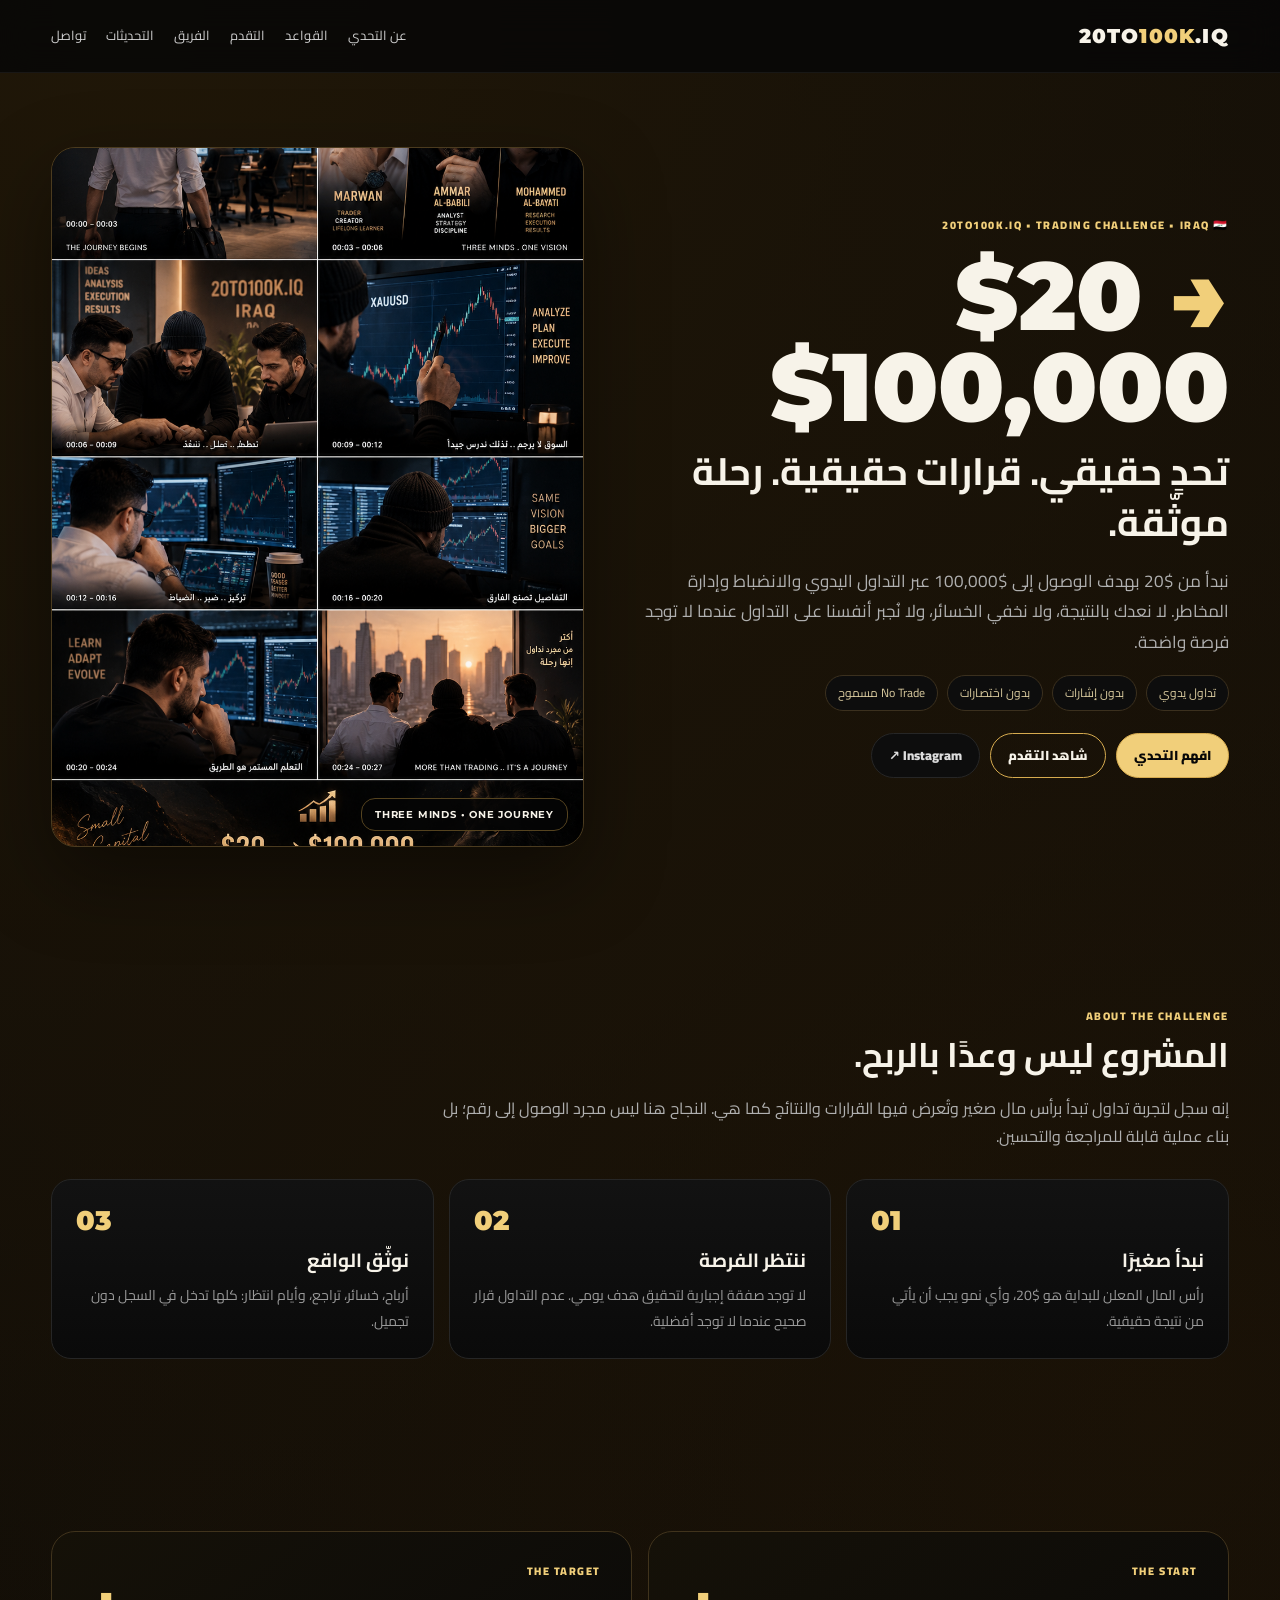
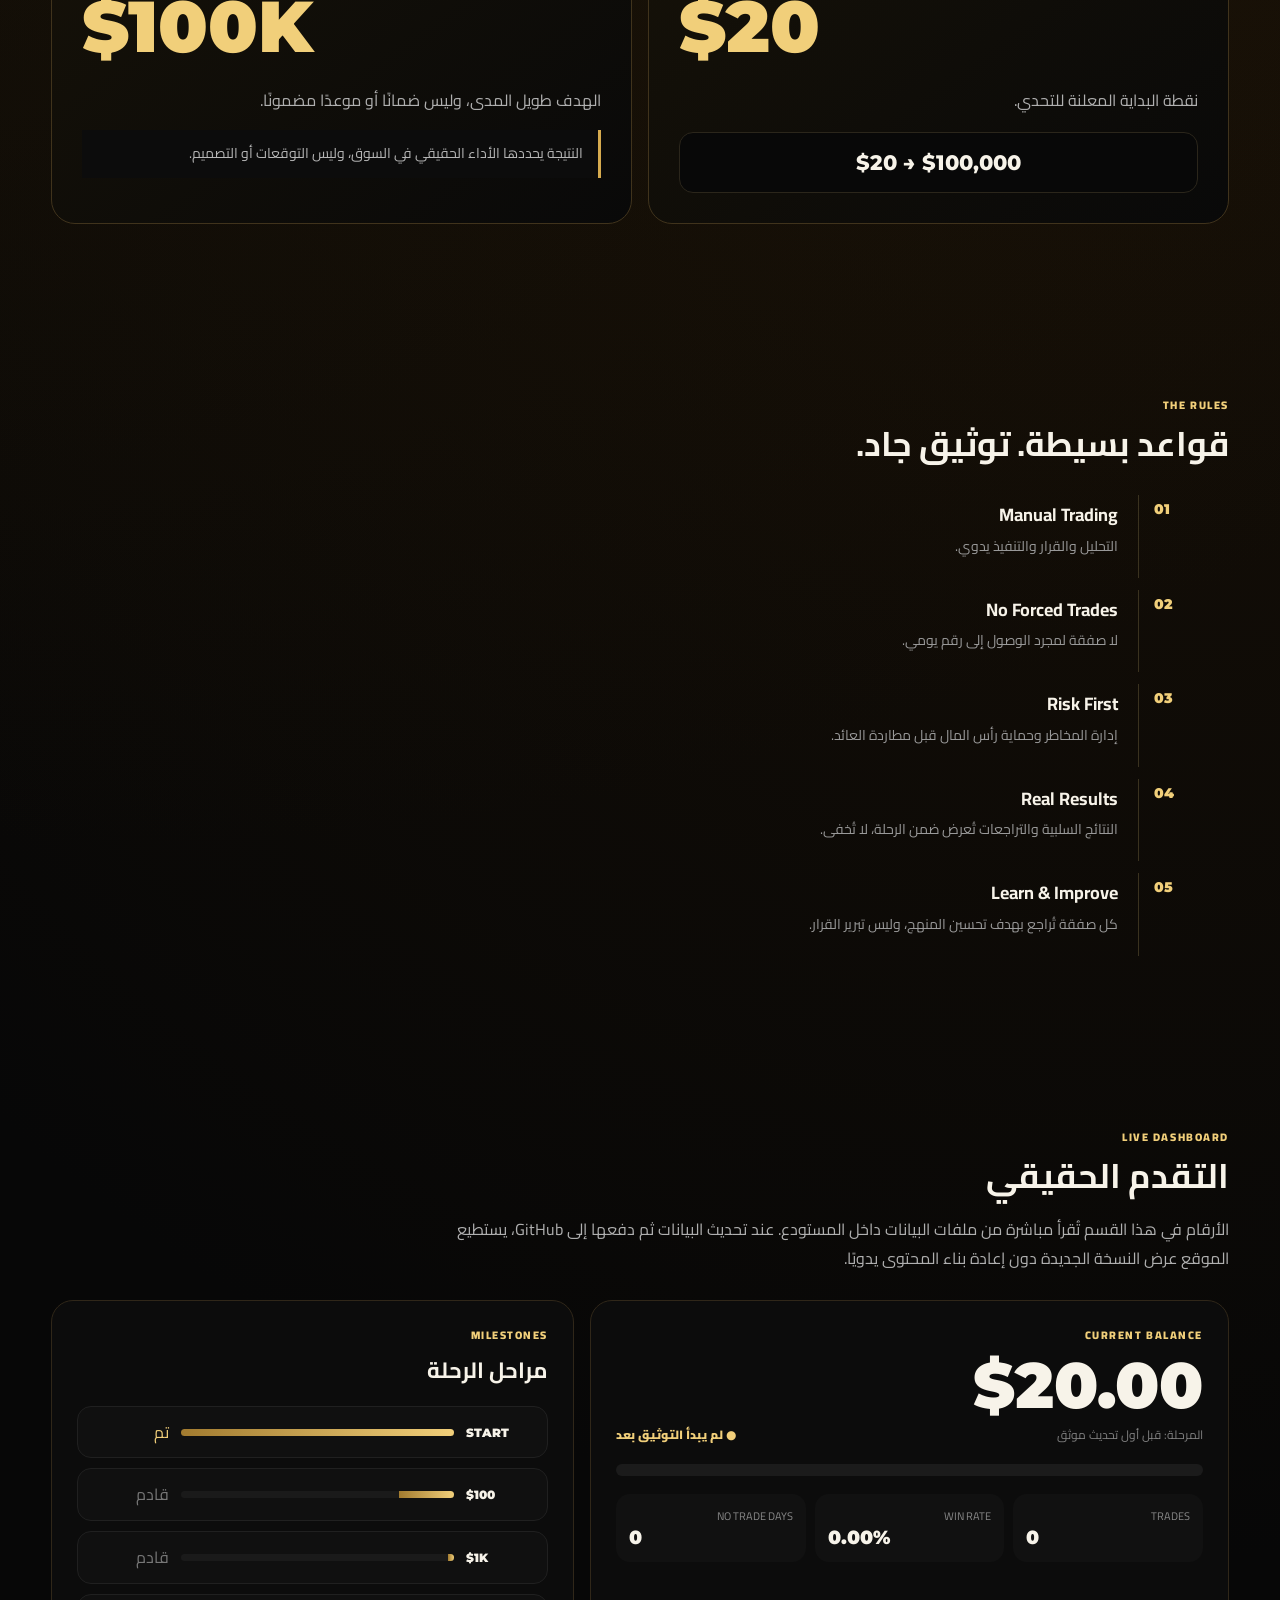
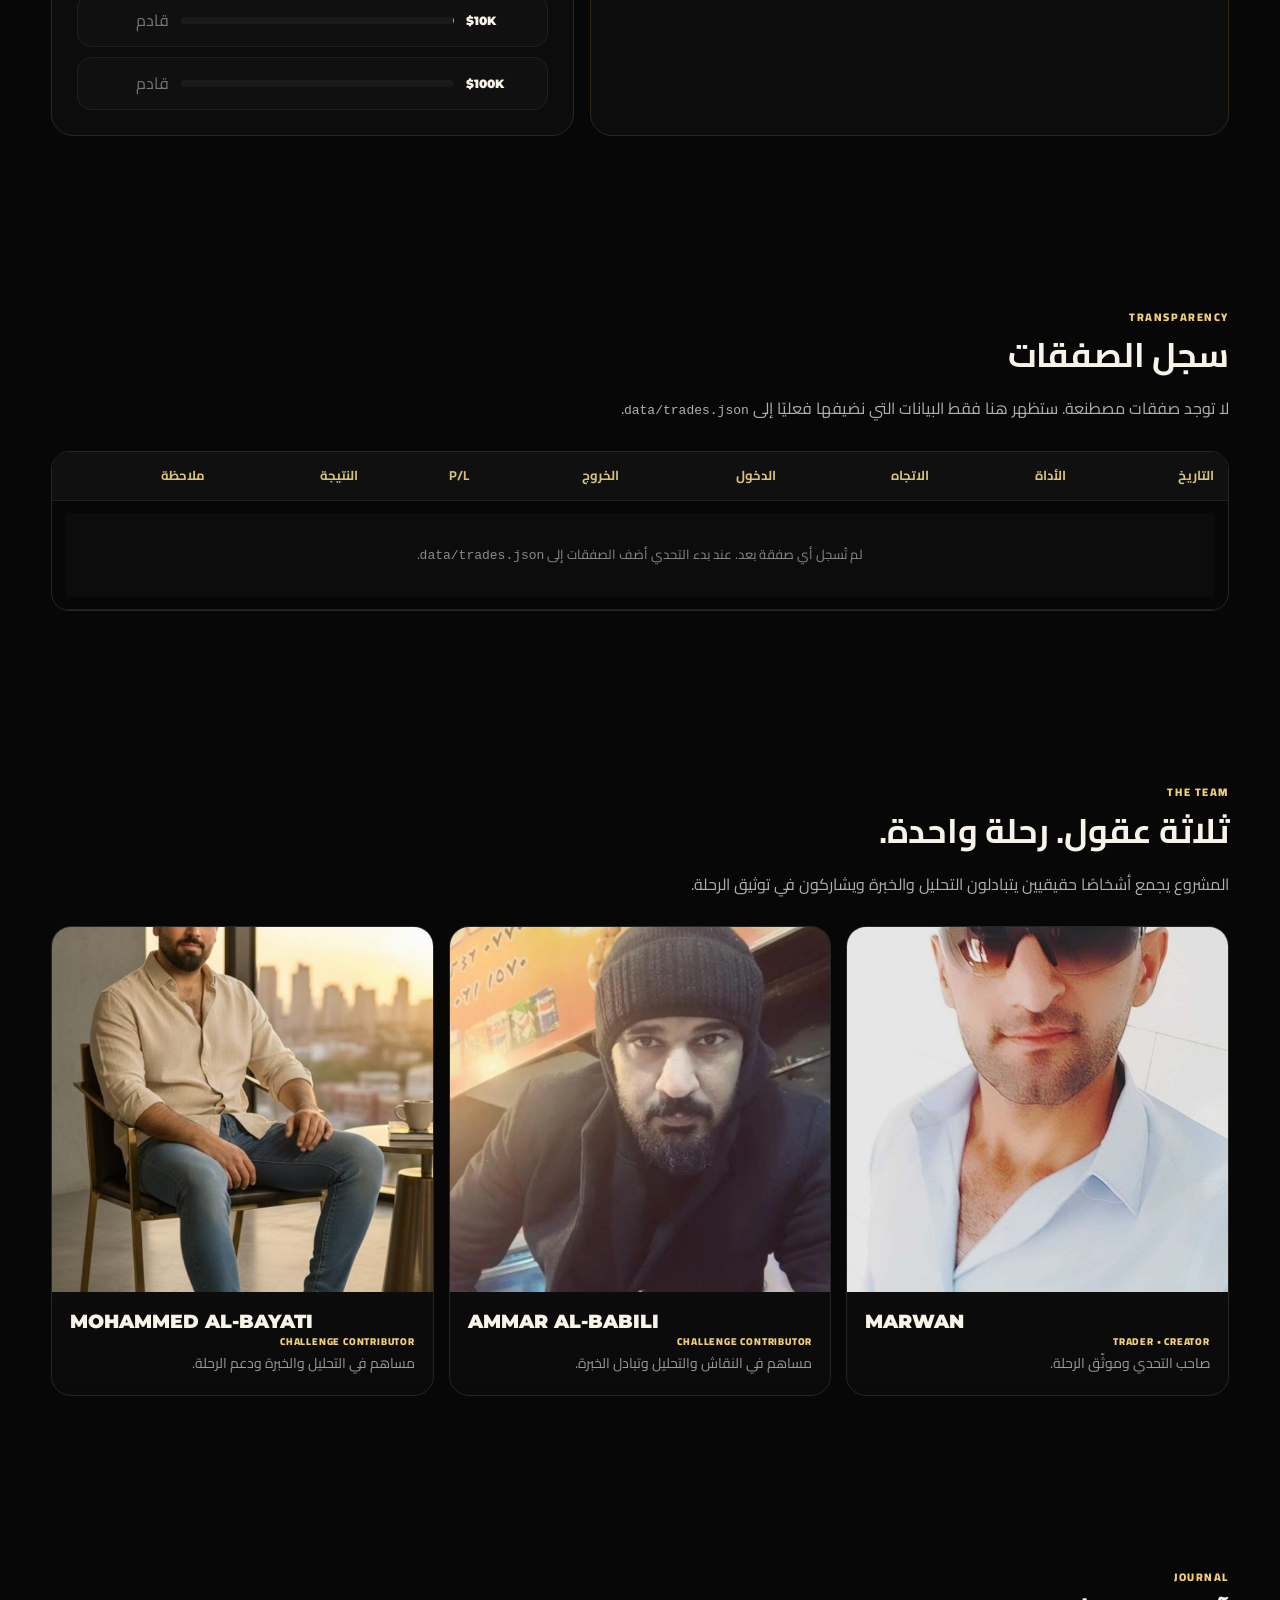
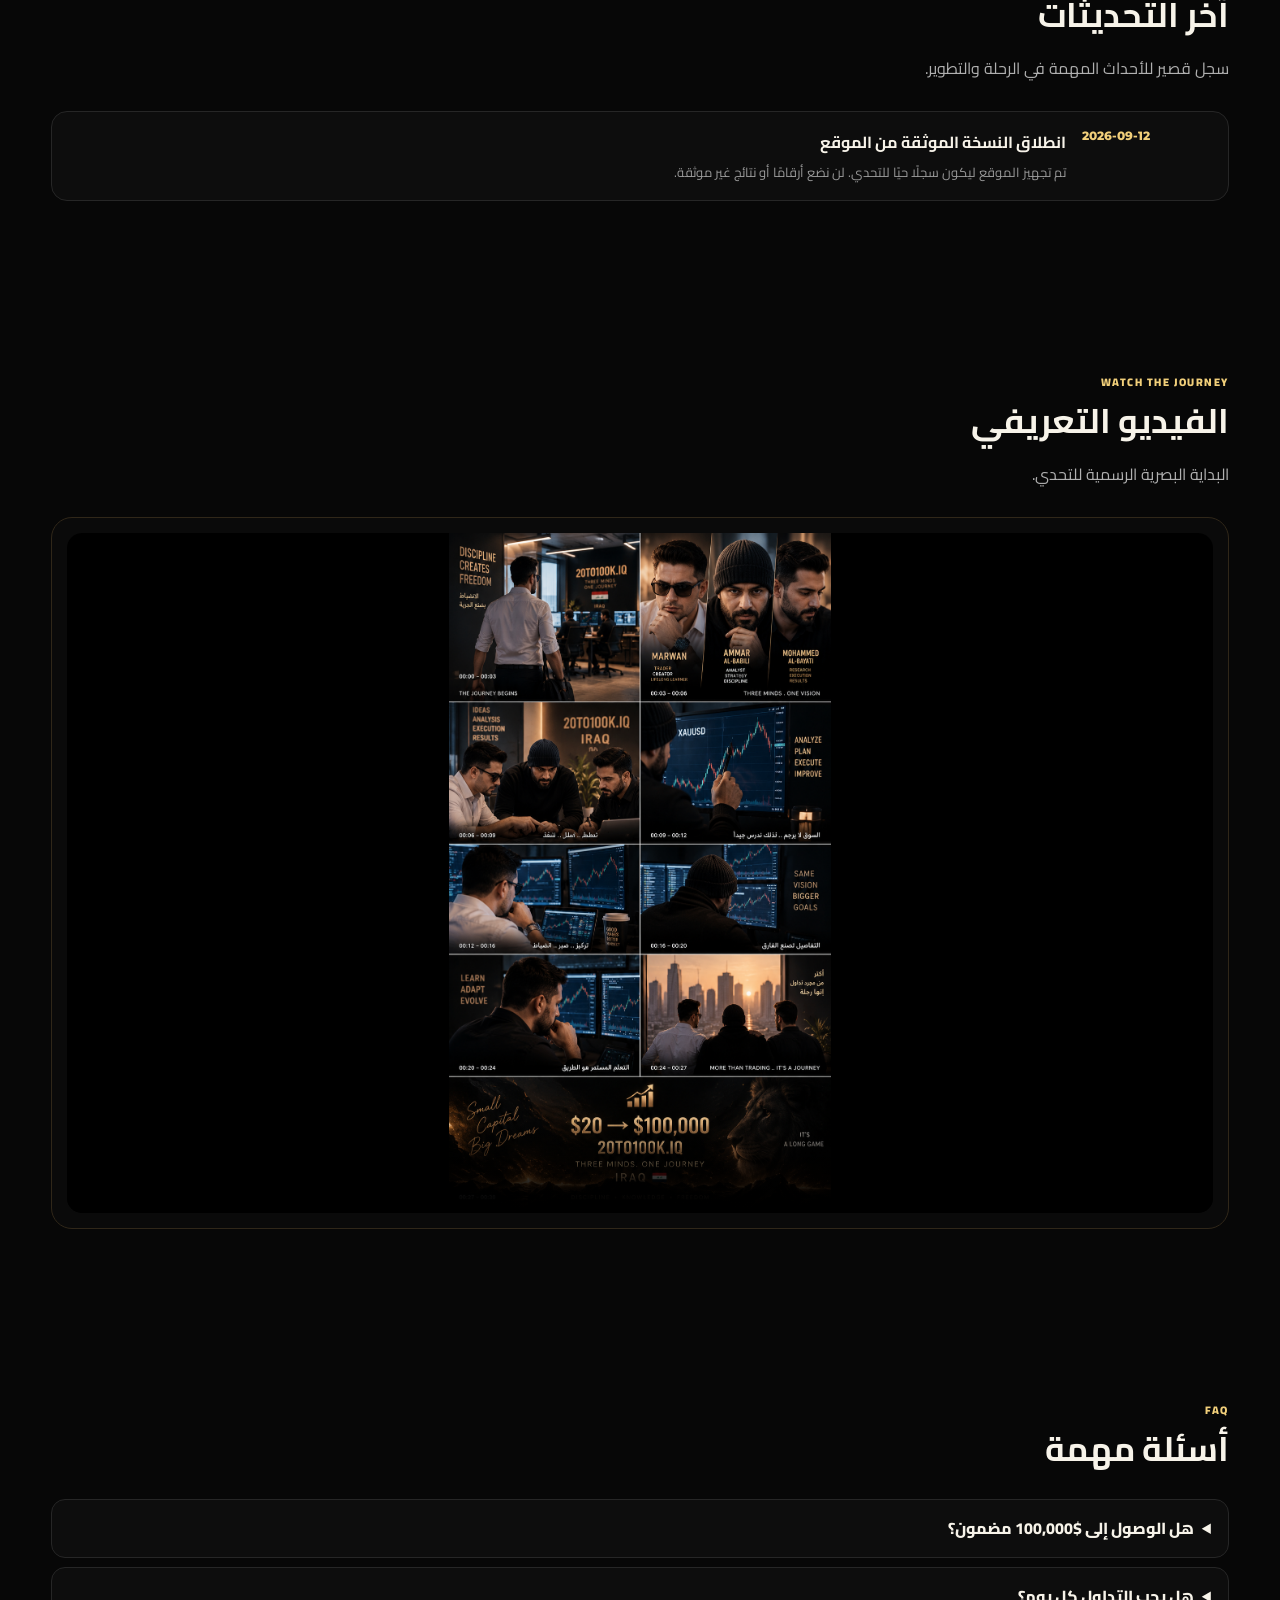
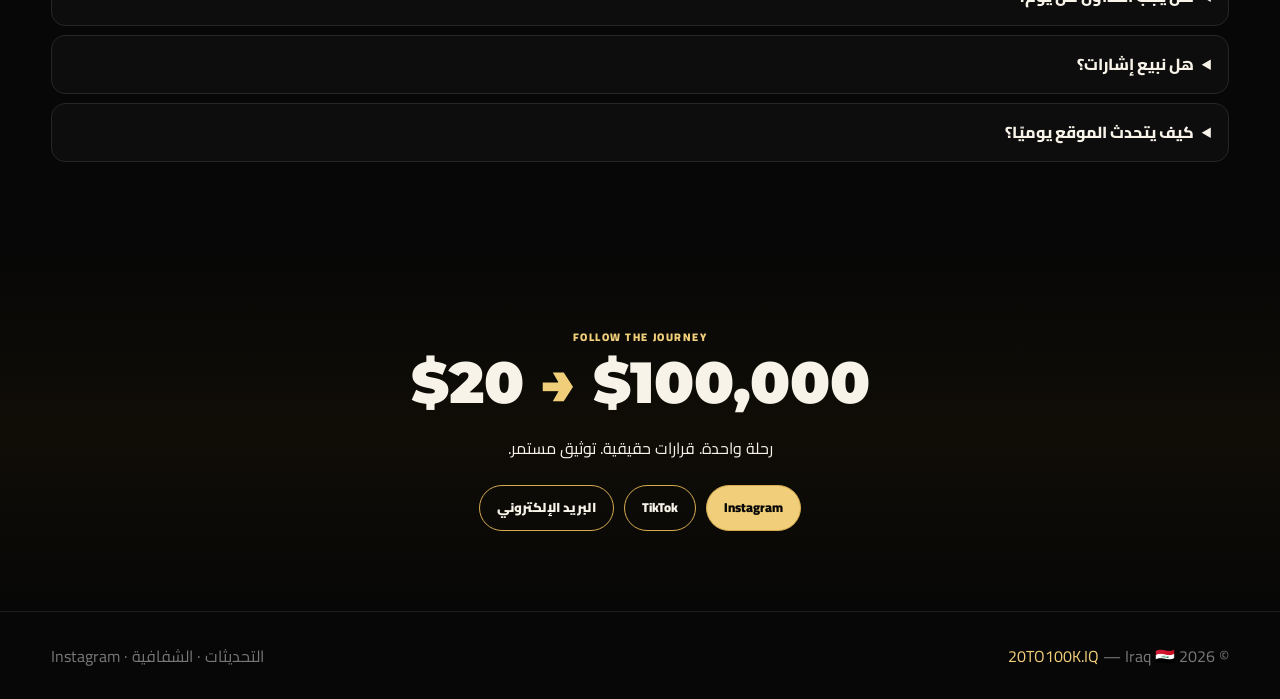
==== index.html @ cd3eea43 "Initial 20TO100K.IQ website" ====
<!doctype html><html lang="ar" dir="rtl"><head><meta charset="utf-8"><meta name="viewport" content="width=device-width,initial-scale=1"><meta name="theme-color" content="#070707"><meta name="description" content="20TO100K.IQ — رحلة تداول يدوية موثقة من $20 إلى $100,000."><title>20TO100K.IQ | التحدي</title><link rel="preconnect" href="https://fonts.googleapis.com"><link rel="preconnect" href="https://fonts.gstatic.com" crossorigin><link href="https://fonts.googleapis.com/css2?family=Cairo:wght@400;500;600;700;800;900&family=Montserrat:wght@700;800;900&display=swap" rel="stylesheet"><link rel="stylesheet" href="css/style.css"><link rel="icon" href="assets/hero-storyboard.png"></head><body><header class="nav"><div class="container navin"><a class="logo" href="#top">20TO<span>100K</span>.IQ</a><nav class="links"><a href="#about">عن التحدي</a><a href="#rules">القواعد</a><a href="#progress">التقدم</a><a href="#team">الفريق</a><a href="#updates">التحديثات</a><a href="#contact">تواصل</a></nav><button class="menu" data-menu aria-label="القائمة">☰</button></div></header><main id="top">
<section class="hero container"><div class="reveal"><div class="eyebrow">20TO100K.IQ • TRADING CHALLENGE • IRAQ 🇮🇶</div><h1>$20 <span>→</span> $100,000</h1><h2>تحدٍ حقيقي. قرارات حقيقية. رحلة موثّقة.</h2><p>نبدأ من $20 بهدف الوصول إلى $100,000 عبر التداول اليدوي والانضباط وإدارة المخاطر. لا نعدك بالنتيجة، ولا نخفي الخسائر، ولا نُجبر أنفسنا على التداول عندما لا توجد فرصة واضحة.</p><div class="pills"><span class="pill">تداول يدوي</span><span class="pill">بدون إشارات</span><span class="pill">بدون اختصارات</span><span class="pill">No Trade مسموح</span></div><div class="actions"><a class="btn primary" href="pages/challenge.html">افهم التحدي</a><a class="btn" href="pages/progress.html">شاهد التقدم</a><a class="btn ghost" target="_blank" rel="noopener" href="https://www.instagram.com/20to100k.iq/">Instagram ↗</a></div></div><div class="visual reveal"><img src="assets/hero-storyboard.png" alt="20TO100K.IQ"><div class="stamp">THREE MINDS • ONE JOURNEY</div></div></section>
<section id="about" class="section container reveal"><div class="section-head"><div class="kicker">ABOUT THE CHALLENGE</div><h3>المشروع ليس وعدًا بالربح.</h3><p class="lead">إنه سجل لتجربة تداول تبدأ برأس مال صغير وتُعرض فيها القرارات والنتائج كما هي. النجاح هنا ليس مجرد الوصول إلى رقم؛ بل بناء عملية قابلة للمراجعة والتحسين.</p></div><div class="cards"><article class="card"><div class="num">01</div><h4>نبدأ صغيرًا</h4><p>رأس المال المعلن للبداية هو $20، وأي نمو يجب أن يأتي من نتيجة حقيقية.</p></article><article class="card"><div class="num">02</div><h4>ننتظر الفرصة</h4><p>لا توجد صفقة إجبارية لتحقيق هدف يومي. عدم التداول قرار صحيح عندما لا توجد أفضلية.</p></article><article class="card"><div class="num">03</div><h4>نوثّق الواقع</h4><p>أرباح، خسائر، تراجع، وأيام انتظار: كلها تدخل في السجل دون تجميل.</p></article></div></section>
<section class="section container reveal"><div class="math"><div class="bigcard"><div class="kicker">THE START</div><div class="big-number">$20</div><p class="lead">نقطة البداية المعلنة للتحدي.</p><div class="formula">$20 → $100,000</div></div><div class="bigcard"><div class="kicker">THE TARGET</div><div class="big-number">$100K</div><p class="lead">الهدف طويل المدى، وليس ضمانًا أو موعدًا مضمونًا.</p><div class="warning">النتيجة يحددها الأداء الحقيقي في السوق، وليس التوقعات أو التصميم.</div></div></div></section>
<section id="rules" class="section container reveal"><div class="section-head"><div class="kicker">THE RULES</div><h3>قواعد بسيطة. توثيق جاد.</h3></div><div class="timeline"><div class="time"><b>01</b><div><h4>Manual Trading</h4><p>التحليل والقرار والتنفيذ يدوي.</p></div></div><div class="time"><b>02</b><div><h4>No Forced Trades</h4><p>لا صفقة لمجرد الوصول إلى رقم يومي.</p></div></div><div class="time"><b>03</b><div><h4>Risk First</h4><p>إدارة المخاطر وحماية رأس المال قبل مطاردة العائد.</p></div></div><div class="time"><b>04</b><div><h4>Real Results</h4><p>النتائج السلبية والتراجعات تُعرض ضمن الرحلة، لا تُخفى.</p></div></div><div class="time"><b>05</b><div><h4>Learn & Improve</h4><p>كل صفقة تُراجع بهدف تحسين المنهج، وليس تبرير القرار.</p></div></div></div></section>
<section id="progress" class="section container reveal"><div class="section-head"><div class="kicker">LIVE DASHBOARD</div><h3>التقدم الحقيقي</h3><p class="lead">الأرقام في هذا القسم تُقرأ مباشرة من ملفات البيانات داخل المستودع. عند تحديث البيانات ثم دفعها إلى GitHub، يستطيع الموقع عرض النسخة الجديدة دون إعادة بناء المحتوى يدويًا.</p></div><div class="dashboard"><div class="progressbox"><div class="progress-top"><div><div class="kicker">CURRENT BALANCE</div><div class="big-balance" data-balance>$20.00</div><div class="subtle">المرحلة: <span data-phase>قبل أول تحديث موثق</span></div></div><div class="status">● <span data-last-update>لم يبدأ التوثيق بعد</span></div></div><div class="bar" role="progressbar" aria-valuemin="0" aria-valuemax="100"><i data-progress></i></div><div class="stats"><div class="stat"><small>TRADES</small><strong data-stat="trades">0</strong></div><div class="stat"><small>WIN RATE</small><strong data-winrate>—</strong></div><div class="stat"><small>NO TRADE DAYS</small><strong data-stat="noTrade">0</strong></div></div></div><div class="panel"><div class="kicker">MILESTONES</div><h4 style="margin:5px 0 15px;font-size:22px">مراحل الرحلة</h4><div class="milestones" data-milestones></div></div></div></section>
<section class="section container reveal"><div class="section-head"><div class="kicker">TRANSPARENCY</div><h3>سجل الصفقات</h3><p class="lead">لا توجد صفقات مصطنعة. ستظهر هنا فقط البيانات التي نضيفها فعليًا إلى <code>data/trades.json</code>.</p></div><div class="table-wrap"><table class="table"><thead><tr><th>التاريخ</th><th>الأداة</th><th>الاتجاه</th><th>الدخول</th><th>الخروج</th><th>P/L</th><th>النتيجة</th><th>ملاحظة</th></tr></thead><tbody data-trades></tbody></table></div></section>
<section id="team" class="section container reveal"><div class="section-head"><div class="kicker">THE TEAM</div><h3>ثلاثة عقول. رحلة واحدة.</h3><p class="lead">المشروع يجمع أشخاصًا حقيقيين يتبادلون التحليل والخبرة ويشاركون في توثيق الرحلة.</p></div><div class="team"><article class="card person"><img src="assets/marwan.jpg" alt="Marwan"><div class="body"><strong>MARWAN</strong><div class="role">TRADER • CREATOR</div><p>صاحب التحدي وموثّق الرحلة.</p></div></article><article class="card person"><img src="assets/ammar.jpg" alt="Ammar Al-Babili"><div class="body"><strong>AMMAR AL-BABILI</strong><div class="role">CHALLENGE CONTRIBUTOR</div><p>مساهم في النقاش والتحليل وتبادل الخبرة.</p></div></article><article class="card person"><img src="assets/mohammed.jpg" alt="Mohammed Al-Bayati"><div class="body"><strong>MOHAMMED AL-BAYATI</strong><div class="role">CHALLENGE CONTRIBUTOR</div><p>مساهم في التحليل والخبرة ودعم الرحلة.</p></div></article></div></section>
<section id="updates" class="section container reveal"><div class="section-head"><div class="kicker">JOURNAL</div><h3>آخر التحديثات</h3><p class="lead">سجل قصير للأحداث المهمة في الرحلة والتطوير.</p></div><div class="updates" data-updates></div></section>
<section class="section container reveal"><div class="section-head"><div class="kicker">WATCH THE JOURNEY</div><h3>الفيديو التعريفي</h3><p class="lead">البداية البصرية الرسمية للتحدي.</p></div><div class="video"><video controls playsinline preload="metadata" poster="assets/hero-storyboard.png"><source src="20to100k-intro.mp4" type="video/mp4"></video></div></section>
<section class="section container reveal"><div class="section-head"><div class="kicker">FAQ</div><h3>أسئلة مهمة</h3></div><div class="faq"><details><summary>هل الوصول إلى $100,000 مضمون؟</summary><p>لا. هو هدف للمشروع وليس وعدًا بعائد أو نتيجة.</p></details><details><summary>هل يجب التداول كل يوم؟</summary><p>لا. No Trade قرار مشروع عندما لا توجد فرصة مناسبة.</p></details><details><summary>هل نبيع إشارات؟</summary><p>لا. الهدف توثيق الرحلة والعملية، وليس بيع إشارات أو وعود.</p></details><details><summary>كيف يتحدث الموقع يوميًا؟</summary><p>البيانات منفصلة عن التصميم. عدّل ملفات <code>data/</code> ثم ارفع التغيير إلى GitHub، وستُحدّث الاستضافة النسخة تلقائيًا.</p></details></div></section>
<section id="contact" class="cta reveal"><div class="container"><div class="kicker">FOLLOW THE JOURNEY</div><h3>$20 <span class="gold">→</span> $100,000</h3><p>رحلة واحدة. قرارات حقيقية. توثيق مستمر.</p><div class="actions" style="justify-content:center"><a class="btn primary" target="_blank" rel="noopener" href="https://www.instagram.com/20to100k.iq/">Instagram</a><a class="btn" target="_blank" rel="noopener" href="https://www.tiktok.com/@20to100k.iq">TikTok</a><a class="btn" href="mailto:20to100k.iq@gmail.com">البريد الإلكتروني</a></div></div></section></main><footer><div class="container foot"><div>© 2026 <span class="gold">20TO100K.IQ</span> — Iraq 🇮🇶</div><div><a href="pages/updates.html">التحديثات</a> · <a href="pages/transparency.html">الشفافية</a> · <a href="https://www.instagram.com/20to100k.iq/" target="_blank" rel="noopener">Instagram</a></div></div></footer><script src="js/app.js"></script></body></html>
---- css/style.css ----
:root{--bg:#070707;--panel:#0e0e0e;--panel2:#121212;--gold:#d6ab4f;--gold2:#f1cf7a;--text:#f7f3e9;--muted:#a7a7a7;--line:#262626;--green:#7cc58b;--red:#d76b6b;--shadow:0 30px 80px rgba(0,0,0,.42)}
*{box-sizing:border-box}html{scroll-behavior:smooth}body{margin:0;background:radial-gradient(circle at 10% 0,#201708 0,transparent 34%),radial-gradient(circle at 90% 20%,#181006 0,transparent 30%),var(--bg);color:var(--text);font-family:Cairo,system-ui,Arial,sans-serif;line-height:1.8}body.en{font-family:Montserrat,system-ui,Arial,sans-serif}a{text-decoration:none;color:inherit}.container{width:min(1180px,92%);margin:auto}.nav{position:sticky;top:0;z-index:50;background:rgba(7,7,7,.82);backdrop-filter:blur(16px);border-bottom:1px solid rgba(255,255,255,.06)}.navin{height:72px;display:flex;align-items:center;justify-content:space-between;gap:18px}.logo{font:900 20px Montserrat,sans-serif;letter-spacing:.06em;direction:ltr}.logo span{color:var(--gold2)}.links{display:flex;gap:20px;font-size:13px;color:#d1d1d1}.links a:hover{color:var(--gold2)}.menu{display:none;border:1px solid var(--line);background:#111;color:#eee;padding:8px 11px;border-radius:10px}
.hero{min-height:calc(100vh - 72px);display:grid;grid-template-columns:1.05fr .95fr;gap:56px;align-items:center;padding:74px 0}.eyebrow,.kicker{font-size:11px;letter-spacing:.14em;color:var(--gold2);font-weight:900}.hero h1{font:900 clamp(52px,8vw,96px)/.95 Montserrat;margin:14px 0;direction:ltr;text-align:right}.hero h1 span{color:var(--gold2)}.hero h2{font-size:clamp(24px,3vw,38px);margin:0 0 14px;line-height:1.35}.hero p,.lead{color:#b0b0b0}.hero p{font-size:17px;max-width:680px}.pills{display:flex;gap:9px;flex-wrap:wrap;margin-top:18px}.pill{padding:6px 12px;border:1px solid #3b301e;background:#0d0d0d;border-radius:999px;font-size:12px;color:#d9ca9e}.actions{display:flex;gap:10px;flex-wrap:wrap;margin-top:22px}.btn{display:inline-flex;align-items:center;justify-content:center;border:1px solid var(--gold);border-radius:999px;padding:10px 17px;font-weight:900;font-size:13px}.btn.primary{background:var(--gold2);color:#070707}.btn.ghost{border-color:var(--line);background:#0d0d0d;color:#ddd}.visual{position:relative}.visual img{display:block;width:100%;max-height:700px;object-fit:cover;object-position:center;border-radius:24px;border:1px solid #4b3b1f;box-shadow:var(--shadow)}.stamp{position:absolute;right:16px;bottom:16px;background:rgba(5,5,5,.9);border:1px solid #55431f;border-radius:14px;padding:9px 13px;font:700 10px Montserrat;letter-spacing:.08em;direction:ltr}
.section{padding:86px 0}.section-head{max-width:800px;margin-bottom:28px}.section h3{font-size:34px;line-height:1.35;margin:5px 0 8px}.cards{display:grid;grid-template-columns:repeat(3,1fr);gap:15px}.card{background:linear-gradient(180deg,#121212,#0a0a0a);border:1px solid var(--line);border-radius:20px;padding:24px}.card .num{font:900 27px Montserrat;color:var(--gold2);direction:ltr}.card h4{margin:6px 0;font-size:19px}.card p{margin:0;color:#9a9a9a;font-size:14px}.math{display:grid;grid-template-columns:1fr 1fr;gap:16px}.bigcard{border:1px solid #40331c;background:linear-gradient(145deg,#151108,#090909);border-radius:24px;padding:30px}.big-number{font:900 clamp(42px,6vw,72px) Montserrat;color:var(--gold2);direction:ltr}.formula{direction:ltr;text-align:center;font:800 21px Montserrat;background:#080808;border:1px solid #2b261b;border-radius:14px;padding:17px;margin-top:18px}.warning{border-right:3px solid var(--gold);padding:11px 15px;background:#0c0c0c;color:#b6b6b6;font-size:14px}.timeline{display:grid;gap:12px}.time{display:grid;grid-template-columns:75px 1fr;gap:15px}.time>b{font:900 14px Montserrat;color:var(--gold2);direction:ltr;padding-top:5px}.time>div{border-right:1px solid #3a321f;padding:4px 20px 17px 0}.time h4{margin:0;font-size:18px}.time p{margin:2px 0;color:#999;font-size:14px}.dashboard{display:grid;grid-template-columns:1.1fr .9fr;gap:16px}.progressbox,.panel{border:1px solid #302719;background:#0c0c0c;border-radius:22px;padding:25px}.progress-top{display:flex;justify-content:space-between;align-items:flex-end;gap:14px}.status{font-size:12px;font-weight:900;color:var(--gold2)}.big-balance{font:900 clamp(40px,5vw,64px) Montserrat;direction:ltr;color:var(--text)}.subtle{color:#808080;font-size:12px}.bar{height:12px;background:#1b1b1b;border-radius:99px;overflow:hidden;margin:18px 0}.bar i{display:block;height:100%;width:0;background:linear-gradient(90deg,var(--gold),var(--gold2));border-radius:99px}.stats{display:grid;grid-template-columns:repeat(3,1fr);gap:9px}.stat{background:#111;border-radius:14px;padding:13px}.stat strong{display:block;font:900 19px Montserrat;direction:ltr}.stat small{display:block;color:#888;font-size:11px}.milestones{display:grid;gap:10px}.milestone{display:grid;grid-template-columns:70px 1fr 80px;gap:12px;align-items:center;background:#101010;border:1px solid #202020;border-radius:14px;padding:11px}.milestone strong{font:900 12px Montserrat;direction:ltr}.track{height:7px;background:#1a1a1a;border-radius:99px;overflow:hidden}.track i{display:block;height:100%;width:0;background:linear-gradient(90deg,#a27b2f,var(--gold2))}.locked{color:#777}.unlocked{color:var(--gold2)}
.table-wrap{overflow:auto;border:1px solid var(--line);border-radius:18px}.table{width:100%;border-collapse:collapse;min-width:760px}.table th,.table td{padding:12px 14px;border-bottom:1px solid #202020;text-align:right;font-size:13px}.table th{color:#d8c37d;background:#101010}.table td{color:#b5b5b5}.pos{color:var(--green)!important}.neg{color:var(--red)!important}.empty{padding:30px;text-align:center;color:#8b8b8b;background:#0c0c0c}.updates{display:grid;gap:11px}.update{display:grid;grid-template-columns:130px 1fr;gap:16px;padding:16px;background:#0d0d0d;border:1px solid var(--line);border-radius:16px}.update time{font:800 12px Montserrat;color:var(--gold2);direction:ltr}.update h4{margin:0 0 4px;font-size:16px}.update p{margin:0;color:#999;font-size:13px}.team{display:grid;grid-template-columns:repeat(3,1fr);gap:15px}.person{overflow:hidden;padding:0}.person img{width:100%;height:365px;object-fit:cover;display:block;background:#111}.person .body{padding:18px}.person strong{font:900 19px Montserrat;direction:ltr;display:block}.role{font-size:10px;color:var(--gold2);font-weight:900;letter-spacing:.08em}.video{border:1px solid #302719;background:#0a0a0a;padding:15px;border-radius:21px}.video video{display:block;width:100%;max-height:680px;background:#000;border-radius:15px}.faq{display:grid;gap:9px}.faq details{background:#0d0d0d;border:1px solid var(--line);border-radius:14px;padding:14px 17px}.faq summary{cursor:pointer;font-weight:800}.faq p{margin:9px 0 0;color:#999;font-size:14px}.cta{padding:80px 0;text-align:center;background:linear-gradient(180deg,transparent,#100d06,transparent)}.cta h3{font:900 clamp(34px,6vw,58px) Montserrat;direction:ltr;margin:0}.gold{color:var(--gold2)}footer{padding:30px 0;border-top:1px solid #1d1d1d;color:#777}.foot{display:flex;justify-content:space-between;gap:18px}.foot a:hover{color:var(--gold2)}.reveal{opacity:0;transform:translateY(16px);transition:.7s ease}.reveal.on{opacity:1;transform:none}.nowrap{white-space:nowrap}.mini-card{background:#101010;border:1px solid #232323;border-radius:14px;padding:14px}.mini-card h4{margin:0 0 5px}.mini-card p{margin:0;color:#8f8f8f;font-size:13px}.grid-2{display:grid;grid-template-columns:1fr 1fr;gap:15px}.notice{border:1px solid #3a301f;background:#0d0d0d;border-radius:15px;padding:15px;color:#b6b6b6;font-size:13px}.badge{font-size:10px;padding:4px 8px;border-radius:999px;border:1px solid #3c321f;color:var(--gold2);display:inline-block}.back{display:inline-block;margin-top:12px;color:#bbb;font-size:13px}.back:hover{color:var(--gold2)}
@media(max-width:900px){.links{display:none}.links.open{display:flex;position:absolute;top:72px;right:4%;left:4%;padding:14px;flex-direction:column;gap:10px;background:#0b0b0b;border:1px solid var(--line);border-radius:14px;box-shadow:var(--shadow)}.menu{display:block}.hero{grid-template-columns:1fr;padding-top:48px;gap:30px}.hero h1{font-size:56px}.cards,.math,.dashboard,.team,.grid-2{grid-template-columns:1fr}.section{padding:68px 0}.stats{grid-template-columns:1fr}.update{grid-template-columns:1fr;gap:4px}.person img{height:330px}.foot{flex-direction:column}}
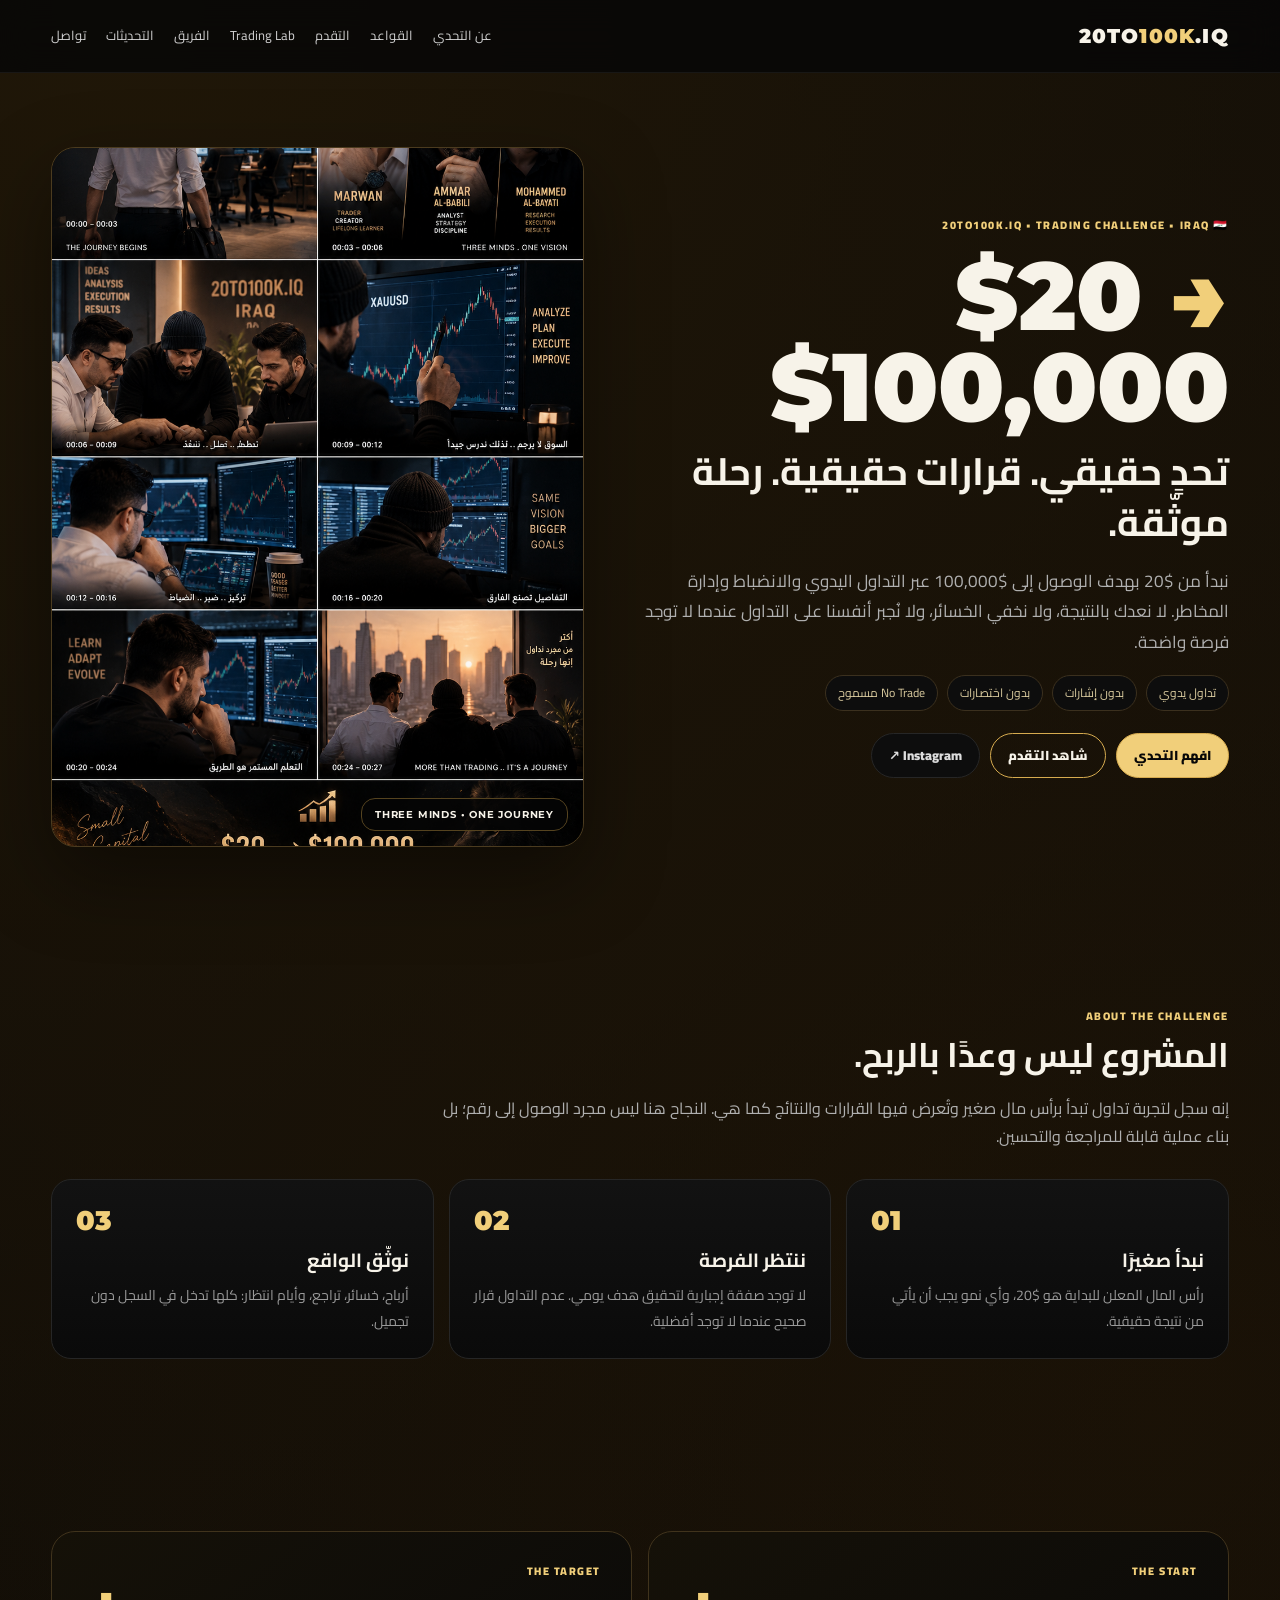
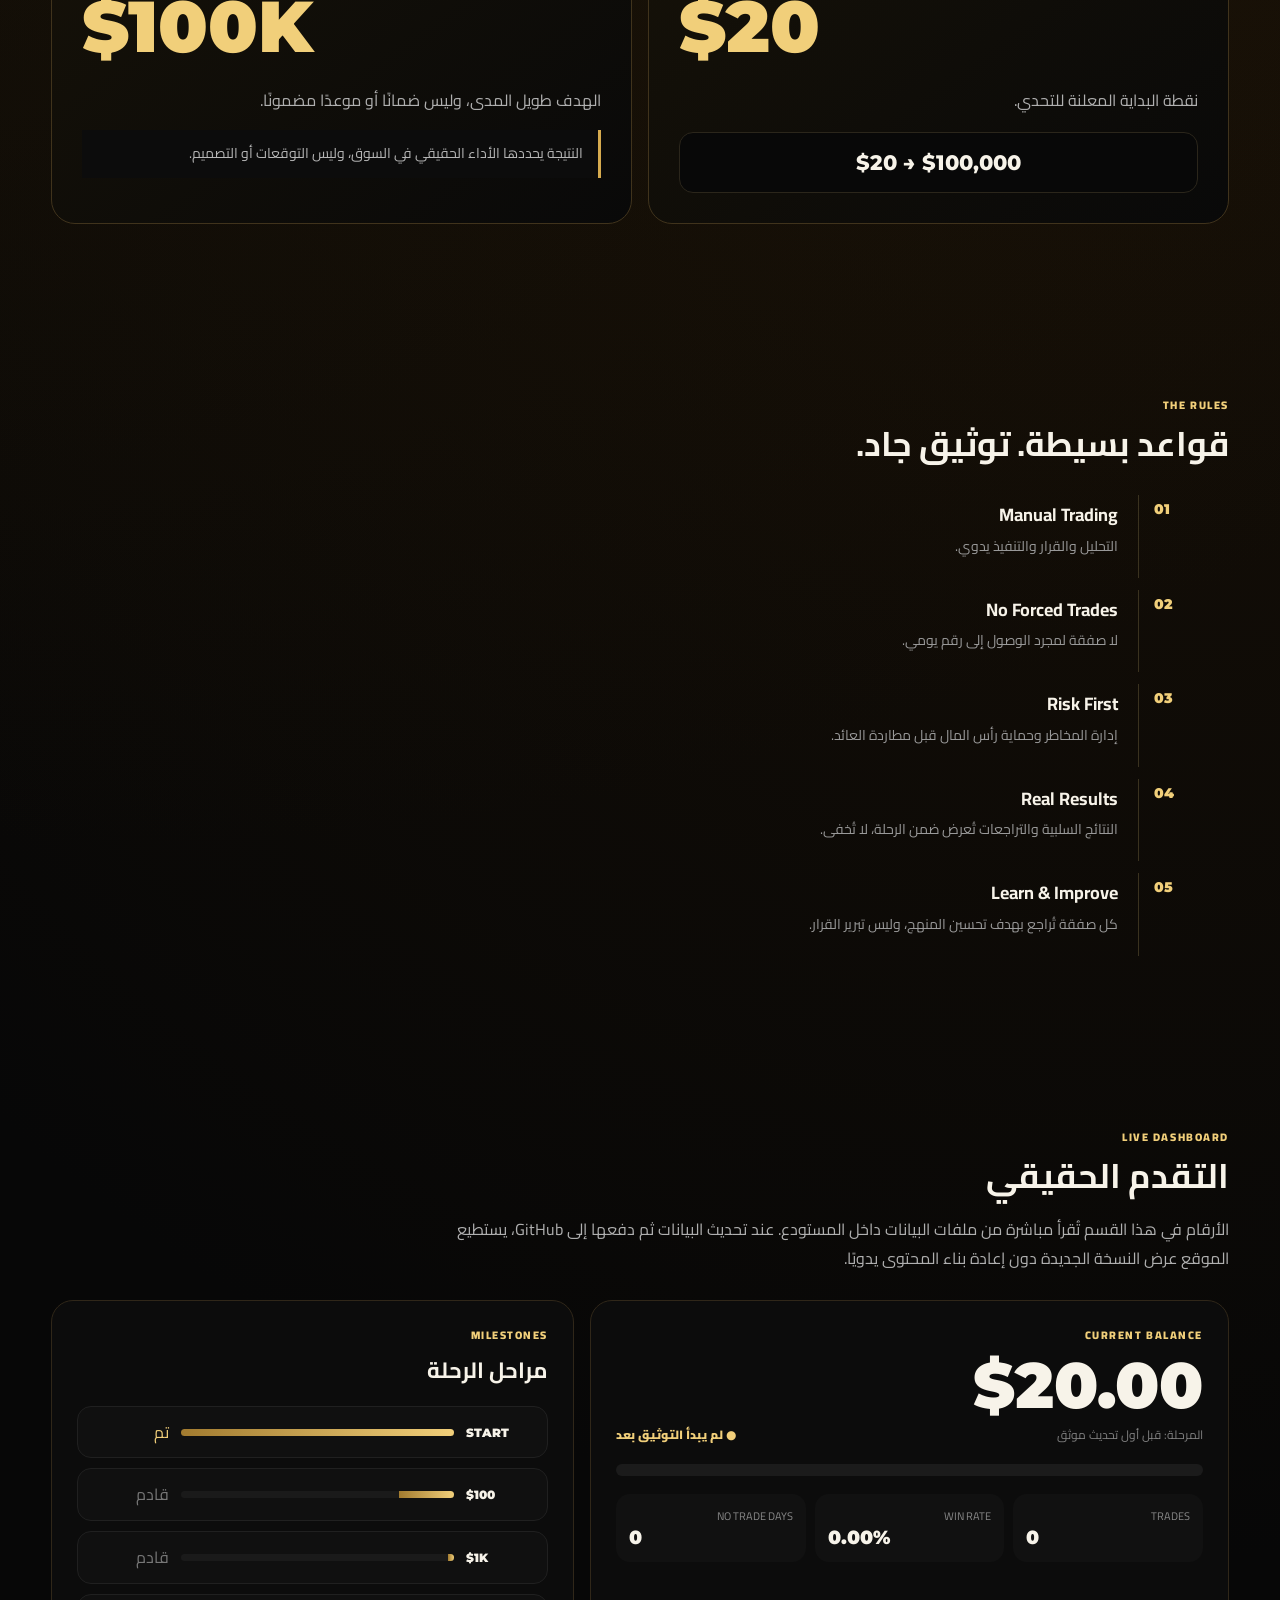
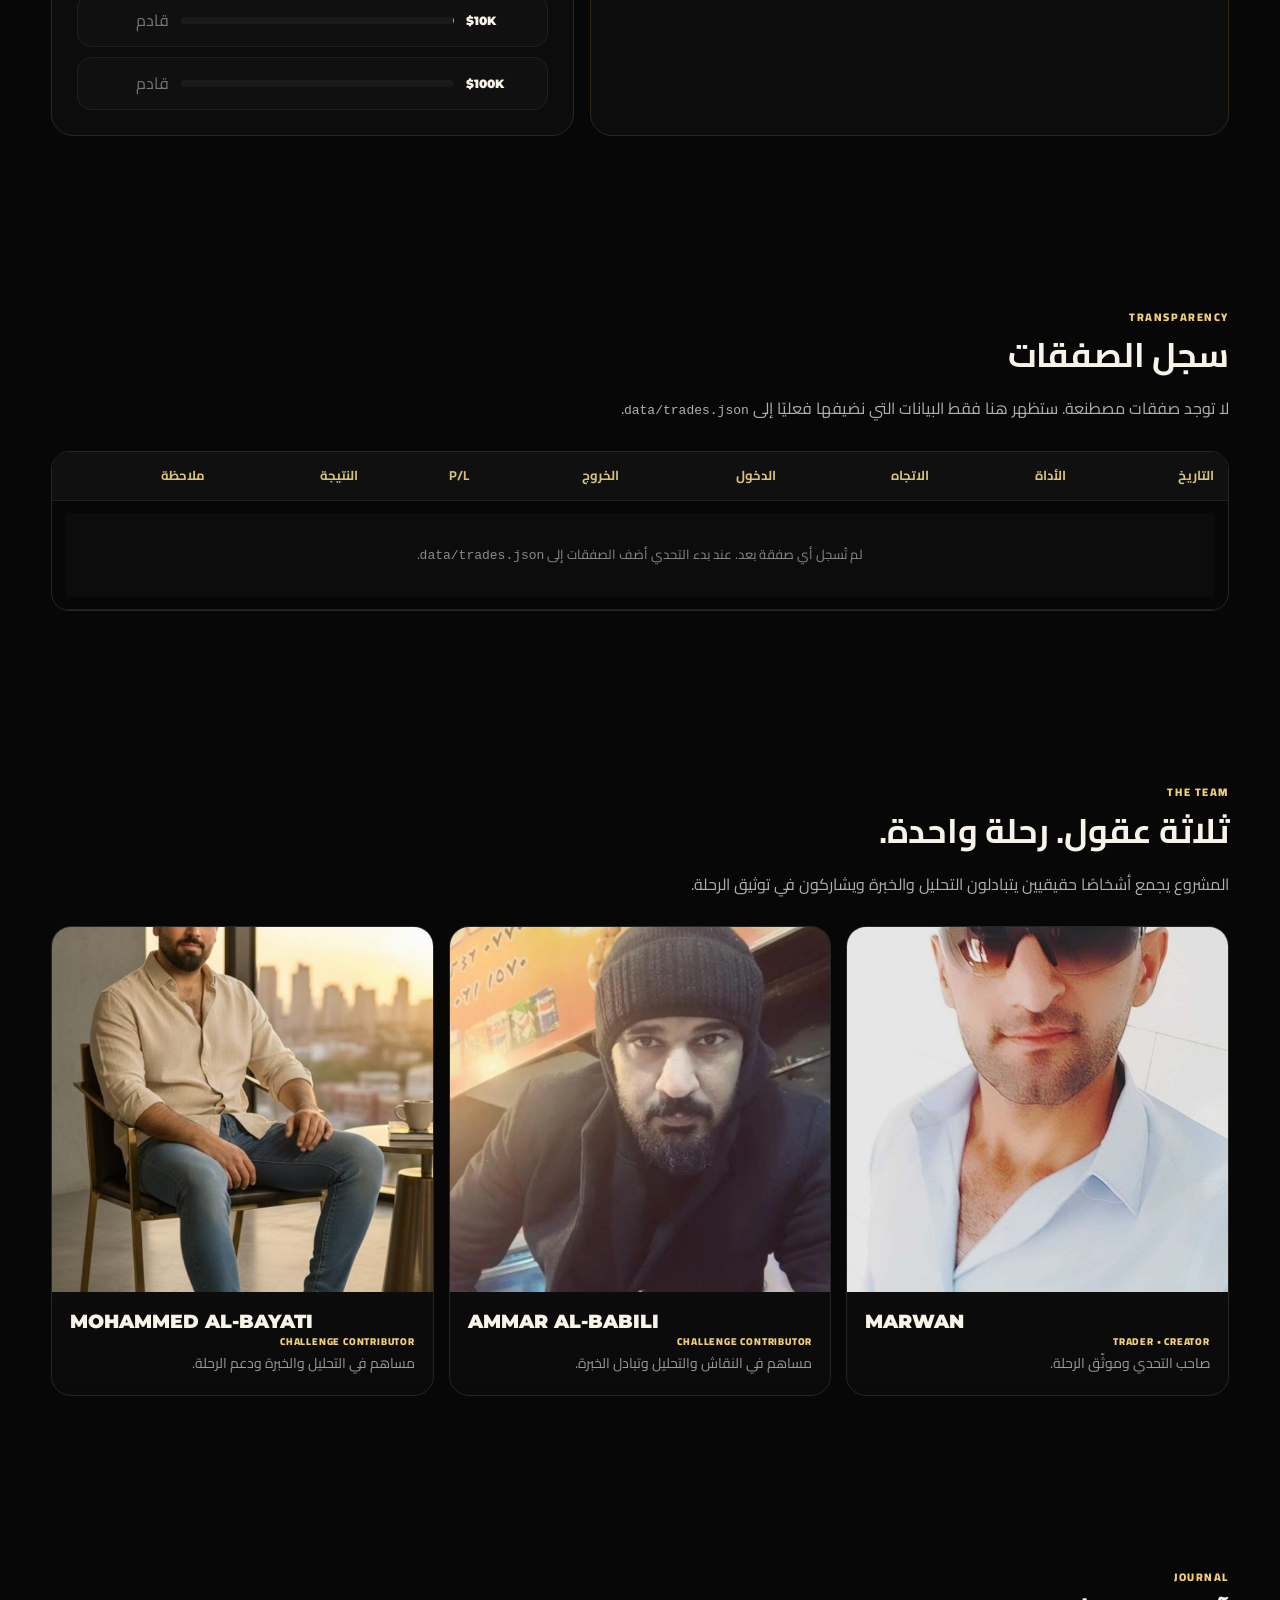
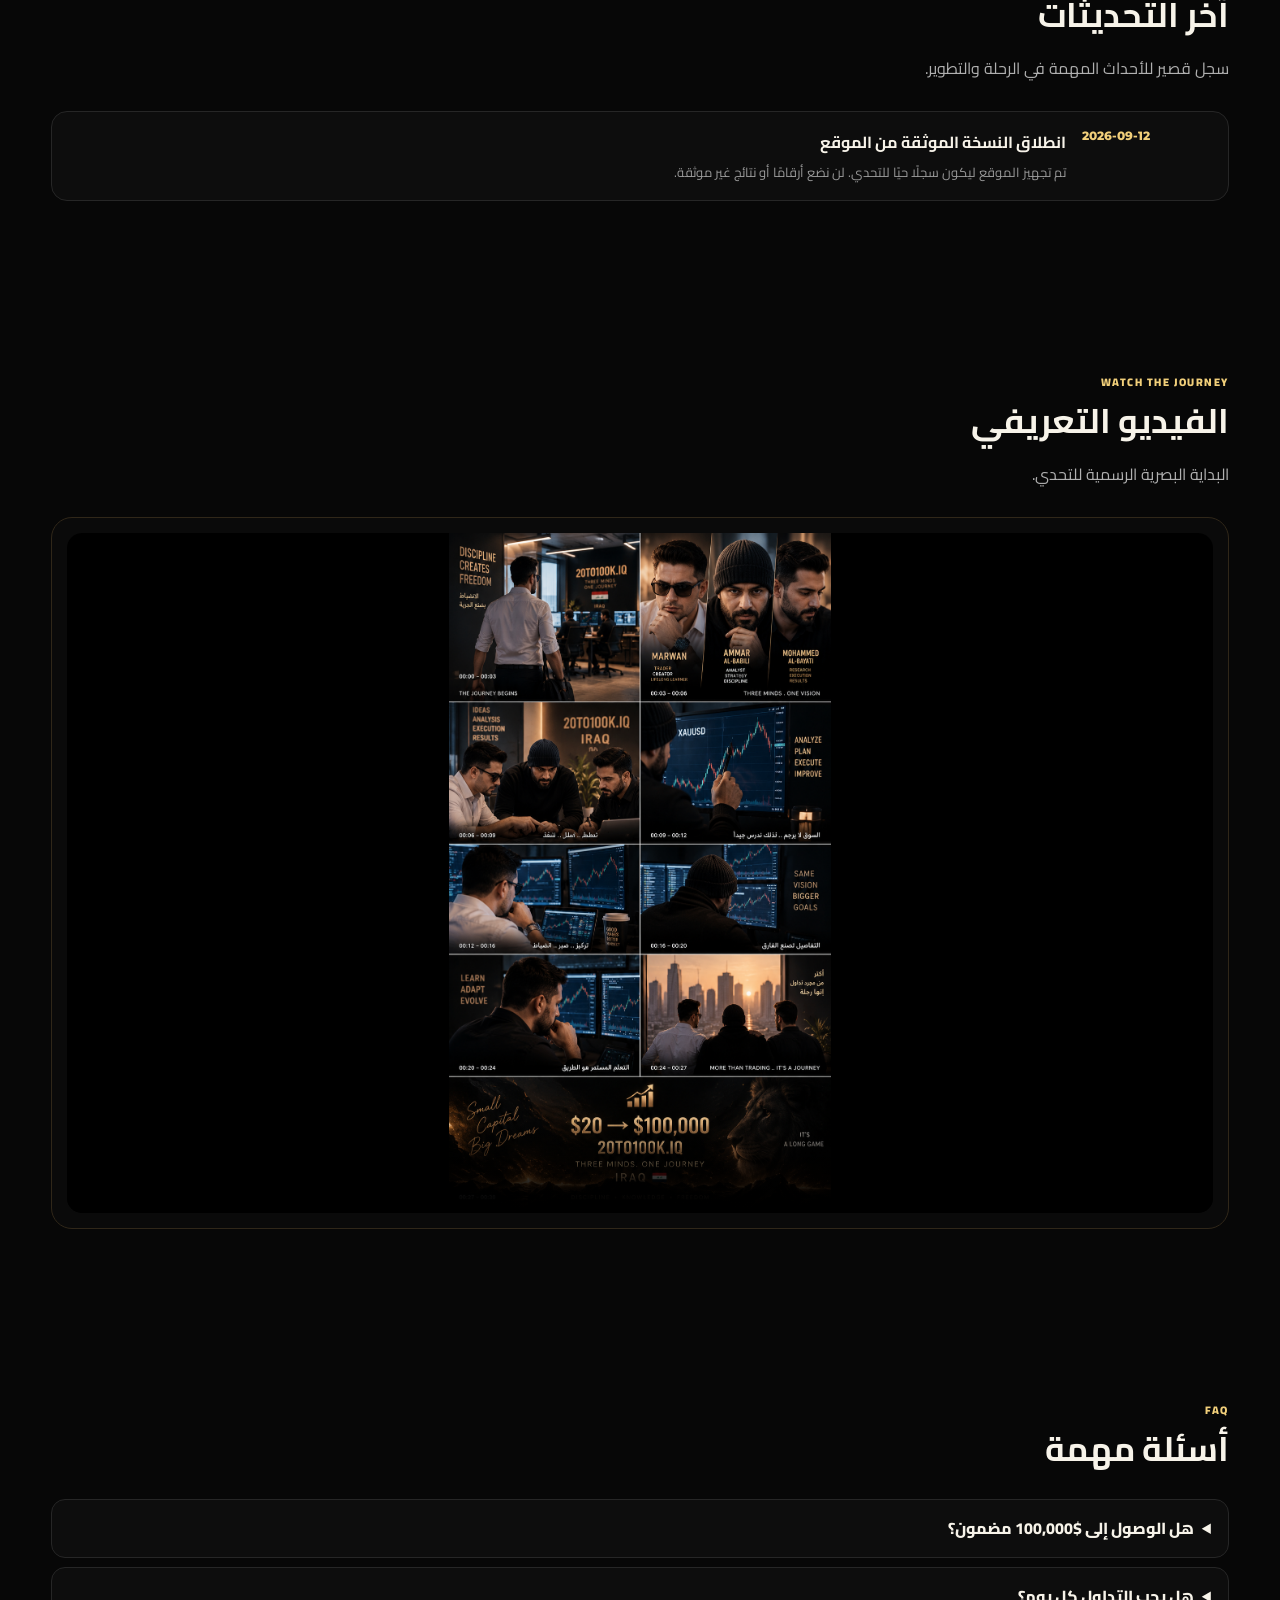
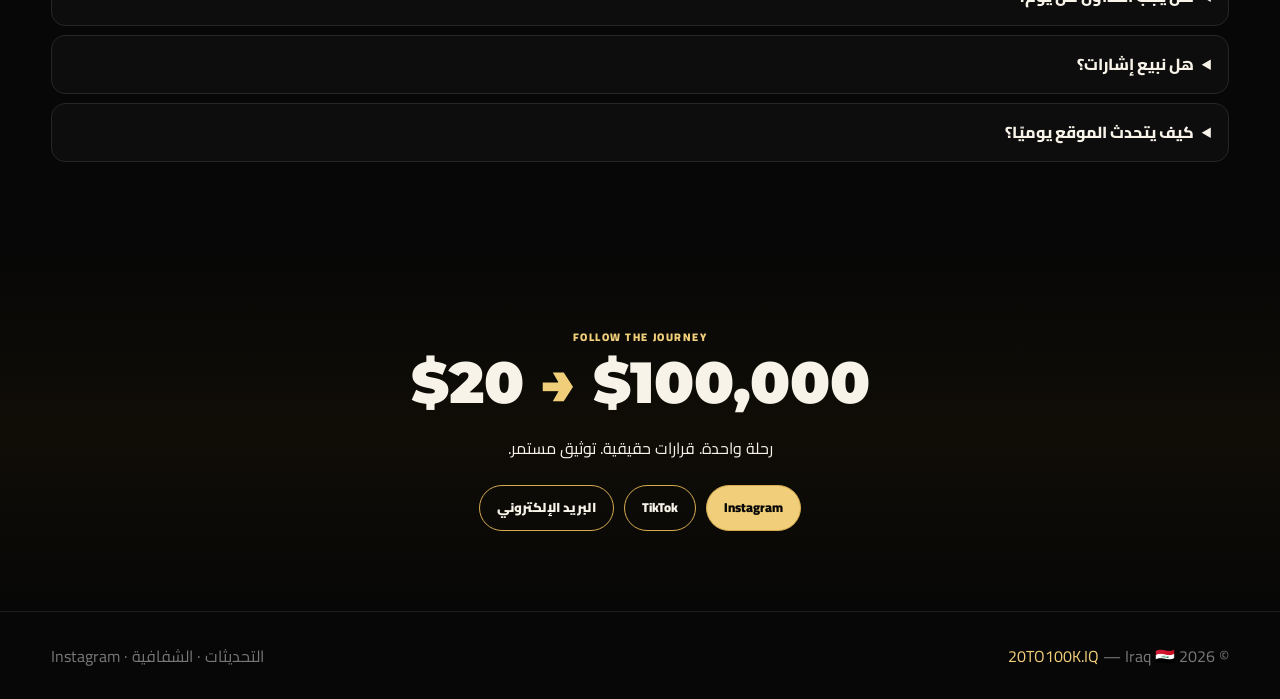
==== commit a67277aa: "Add Trading Lab tools" ====
--- a/index.html
+++ b/index.html
@@ -1,4 +1,4 @@
-<!doctype html><html lang="ar" dir="rtl"><head><meta charset="utf-8"><meta name="viewport" content="width=device-width,initial-scale=1"><meta name="theme-color" content="#070707"><meta name="description" content="20TO100K.IQ — رحلة تداول يدوية موثقة من $20 إلى $100,000."><title>20TO100K.IQ | التحدي</title><link rel="preconnect" href="https://fonts.googleapis.com"><link rel="preconnect" href="https://fonts.gstatic.com" crossorigin><link href="https://fonts.googleapis.com/css2?family=Cairo:wght@400;500;600;700;800;900&family=Montserrat:wght@700;800;900&display=swap" rel="stylesheet"><link rel="stylesheet" href="css/style.css"><link rel="icon" href="assets/hero-storyboard.png"></head><body><header class="nav"><div class="container navin"><a class="logo" href="#top">20TO<span>100K</span>.IQ</a><nav class="links"><a href="#about">عن التحدي</a><a href="#rules">القواعد</a><a href="#progress">التقدم</a><a href="#team">الفريق</a><a href="#updates">التحديثات</a><a href="#contact">تواصل</a></nav><button class="menu" data-menu aria-label="القائمة">☰</button></div></header><main id="top">
+<!doctype html><html lang="ar" dir="rtl"><head><meta charset="utf-8"><meta name="viewport" content="width=device-width,initial-scale=1"><meta name="theme-color" content="#070707"><meta name="description" content="20TO100K.IQ — رحلة تداول يدوية موثقة من $20 إلى $100,000."><title>20TO100K.IQ | التحدي</title><link rel="preconnect" href="https://fonts.googleapis.com"><link rel="preconnect" href="https://fonts.gstatic.com" crossorigin><link href="https://fonts.googleapis.com/css2?family=Cairo:wght@400;500;600;700;800;900&family=Montserrat:wght@700;800;900&display=swap" rel="stylesheet"><link rel="stylesheet" href="css/style.css"><link rel="icon" href="assets/hero-storyboard.png"></head><body><header class="nav"><div class="container navin"><a class="logo" href="#top">20TO<span>100K</span>.IQ</a><nav class="links"><a href="#about">عن التحدي</a><a href="#rules">القواعد</a><a href="#progress">التقدم</a><a href="pages/tools.html">Trading Lab</a><a href="#team">الفريق</a><a href="#updates">التحديثات</a><a href="#contact">تواصل</a></nav><button class="menu" data-menu aria-label="القائمة">☰</button></div></header><main id="top">
 <section class="hero container"><div class="reveal"><div class="eyebrow">20TO100K.IQ • TRADING CHALLENGE • IRAQ 🇮🇶</div><h1>$20 <span>→</span> $100,000</h1><h2>تحدٍ حقيقي. قرارات حقيقية. رحلة موثّقة.</h2><p>نبدأ من $20 بهدف الوصول إلى $100,000 عبر التداول اليدوي والانضباط وإدارة المخاطر. لا نعدك بالنتيجة، ولا نخفي الخسائر، ولا نُجبر أنفسنا على التداول عندما لا توجد فرصة واضحة.</p><div class="pills"><span class="pill">تداول يدوي</span><span class="pill">بدون إشارات</span><span class="pill">بدون اختصارات</span><span class="pill">No Trade مسموح</span></div><div class="actions"><a class="btn primary" href="pages/challenge.html">افهم التحدي</a><a class="btn" href="pages/progress.html">شاهد التقدم</a><a class="btn ghost" target="_blank" rel="noopener" href="https://www.instagram.com/20to100k.iq/">Instagram ↗</a></div></div><div class="visual reveal"><img src="assets/hero-storyboard.png" alt="20TO100K.IQ"><div class="stamp">THREE MINDS • ONE JOURNEY</div></div></section>
 <section id="about" class="section container reveal"><div class="section-head"><div class="kicker">ABOUT THE CHALLENGE</div><h3>المشروع ليس وعدًا بالربح.</h3><p class="lead">إنه سجل لتجربة تداول تبدأ برأس مال صغير وتُعرض فيها القرارات والنتائج كما هي. النجاح هنا ليس مجرد الوصول إلى رقم؛ بل بناء عملية قابلة للمراجعة والتحسين.</p></div><div class="cards"><article class="card"><div class="num">01</div><h4>نبدأ صغيرًا</h4><p>رأس المال المعلن للبداية هو $20، وأي نمو يجب أن يأتي من نتيجة حقيقية.</p></article><article class="card"><div class="num">02</div><h4>ننتظر الفرصة</h4><p>لا توجد صفقة إجبارية لتحقيق هدف يومي. عدم التداول قرار صحيح عندما لا توجد أفضلية.</p></article><article class="card"><div class="num">03</div><h4>نوثّق الواقع</h4><p>أرباح، خسائر، تراجع، وأيام انتظار: كلها تدخل في السجل دون تجميل.</p></article></div></section>
 <section class="section container reveal"><div class="math"><div class="bigcard"><div class="kicker">THE START</div><div class="big-number">$20</div><p class="lead">نقطة البداية المعلنة للتحدي.</p><div class="formula">$20 → $100,000</div></div><div class="bigcard"><div class="kicker">THE TARGET</div><div class="big-number">$100K</div><p class="lead">الهدف طويل المدى، وليس ضمانًا أو موعدًا مضمونًا.</p><div class="warning">النتيجة يحددها الأداء الحقيقي في السوق، وليس التوقعات أو التصميم.</div></div></div></section>
--- a/css/style.css
+++ b/css/style.css
@@ -4,3 +4,5 @@
 .section{padding:86px 0}.section-head{max-width:800px;margin-bottom:28px}.section h3{font-size:34px;line-height:1.35;margin:5px 0 8px}.cards{display:grid;grid-template-columns:repeat(3,1fr);gap:15px}.card{background:linear-gradient(180deg,#121212,#0a0a0a);border:1px solid var(--line);border-radius:20px;padding:24px}.card .num{font:900 27px Montserrat;color:var(--gold2);direction:ltr}.card h4{margin:6px 0;font-size:19px}.card p{margin:0;color:#9a9a9a;font-size:14px}.math{display:grid;grid-template-columns:1fr 1fr;gap:16px}.bigcard{border:1px solid #40331c;background:linear-gradient(145deg,#151108,#090909);border-radius:24px;padding:30px}.big-number{font:900 clamp(42px,6vw,72px) Montserrat;color:var(--gold2);direction:ltr}.formula{direction:ltr;text-align:center;font:800 21px Montserrat;background:#080808;border:1px solid #2b261b;border-radius:14px;padding:17px;margin-top:18px}.warning{border-right:3px solid var(--gold);padding:11px 15px;background:#0c0c0c;color:#b6b6b6;font-size:14px}.timeline{display:grid;gap:12px}.time{display:grid;grid-template-columns:75px 1fr;gap:15px}.time>b{font:900 14px Montserrat;color:var(--gold2);direction:ltr;padding-top:5px}.time>div{border-right:1px solid #3a321f;padding:4px 20px 17px 0}.time h4{margin:0;font-size:18px}.time p{margin:2px 0;color:#999;font-size:14px}.dashboard{display:grid;grid-template-columns:1.1fr .9fr;gap:16px}.progressbox,.panel{border:1px solid #302719;background:#0c0c0c;border-radius:22px;padding:25px}.progress-top{display:flex;justify-content:space-between;align-items:flex-end;gap:14px}.status{font-size:12px;font-weight:900;color:var(--gold2)}.big-balance{font:900 clamp(40px,5vw,64px) Montserrat;direction:ltr;color:var(--text)}.subtle{color:#808080;font-size:12px}.bar{height:12px;background:#1b1b1b;border-radius:99px;overflow:hidden;margin:18px 0}.bar i{display:block;height:100%;width:0;background:linear-gradient(90deg,var(--gold),var(--gold2));border-radius:99px}.stats{display:grid;grid-template-columns:repeat(3,1fr);gap:9px}.stat{background:#111;border-radius:14px;padding:13px}.stat strong{display:block;font:900 19px Montserrat;direction:ltr}.stat small{display:block;color:#888;font-size:11px}.milestones{display:grid;gap:10px}.milestone{display:grid;grid-template-columns:70px 1fr 80px;gap:12px;align-items:center;background:#101010;border:1px solid #202020;border-radius:14px;padding:11px}.milestone strong{font:900 12px Montserrat;direction:ltr}.track{height:7px;background:#1a1a1a;border-radius:99px;overflow:hidden}.track i{display:block;height:100%;width:0;background:linear-gradient(90deg,#a27b2f,var(--gold2))}.locked{color:#777}.unlocked{color:var(--gold2)}
 .table-wrap{overflow:auto;border:1px solid var(--line);border-radius:18px}.table{width:100%;border-collapse:collapse;min-width:760px}.table th,.table td{padding:12px 14px;border-bottom:1px solid #202020;text-align:right;font-size:13px}.table th{color:#d8c37d;background:#101010}.table td{color:#b5b5b5}.pos{color:var(--green)!important}.neg{color:var(--red)!important}.empty{padding:30px;text-align:center;color:#8b8b8b;background:#0c0c0c}.updates{display:grid;gap:11px}.update{display:grid;grid-template-columns:130px 1fr;gap:16px;padding:16px;background:#0d0d0d;border:1px solid var(--line);border-radius:16px}.update time{font:800 12px Montserrat;color:var(--gold2);direction:ltr}.update h4{margin:0 0 4px;font-size:16px}.update p{margin:0;color:#999;font-size:13px}.team{display:grid;grid-template-columns:repeat(3,1fr);gap:15px}.person{overflow:hidden;padding:0}.person img{width:100%;height:365px;object-fit:cover;display:block;background:#111}.person .body{padding:18px}.person strong{font:900 19px Montserrat;direction:ltr;display:block}.role{font-size:10px;color:var(--gold2);font-weight:900;letter-spacing:.08em}.video{border:1px solid #302719;background:#0a0a0a;padding:15px;border-radius:21px}.video video{display:block;width:100%;max-height:680px;background:#000;border-radius:15px}.faq{display:grid;gap:9px}.faq details{background:#0d0d0d;border:1px solid var(--line);border-radius:14px;padding:14px 17px}.faq summary{cursor:pointer;font-weight:800}.faq p{margin:9px 0 0;color:#999;font-size:14px}.cta{padding:80px 0;text-align:center;background:linear-gradient(180deg,transparent,#100d06,transparent)}.cta h3{font:900 clamp(34px,6vw,58px) Montserrat;direction:ltr;margin:0}.gold{color:var(--gold2)}footer{padding:30px 0;border-top:1px solid #1d1d1d;color:#777}.foot{display:flex;justify-content:space-between;gap:18px}.foot a:hover{color:var(--gold2)}.reveal{opacity:0;transform:translateY(16px);transition:.7s ease}.reveal.on{opacity:1;transform:none}.nowrap{white-space:nowrap}.mini-card{background:#101010;border:1px solid #232323;border-radius:14px;padding:14px}.mini-card h4{margin:0 0 5px}.mini-card p{margin:0;color:#8f8f8f;font-size:13px}.grid-2{display:grid;grid-template-columns:1fr 1fr;gap:15px}.notice{border:1px solid #3a301f;background:#0d0d0d;border-radius:15px;padding:15px;color:#b6b6b6;font-size:13px}.badge{font-size:10px;padding:4px 8px;border-radius:999px;border:1px solid #3c321f;color:var(--gold2);display:inline-block}.back{display:inline-block;margin-top:12px;color:#bbb;font-size:13px}.back:hover{color:var(--gold2)}
 @media(max-width:900px){.links{display:none}.links.open{display:flex;position:absolute;top:72px;right:4%;left:4%;padding:14px;flex-direction:column;gap:10px;background:#0b0b0b;border:1px solid var(--line);border-radius:14px;box-shadow:var(--shadow)}.menu{display:block}.hero{grid-template-columns:1fr;padding-top:48px;gap:30px}.hero h1{font-size:56px}.cards,.math,.dashboard,.team,.grid-2{grid-template-columns:1fr}.section{padding:68px 0}.stats{grid-template-columns:1fr}.update{grid-template-columns:1fr;gap:4px}.person img{height:330px}.foot{flex-direction:column}}
+
+.page-title{font-size:clamp(34px,5vw,58px);margin:6px 0;line-height:1.25}.form-grid{display:grid;grid-template-columns:repeat(2,1fr);gap:12px;margin-bottom:14px}label{display:block;color:#bdbdbd;font-size:12px;font-weight:700}input,select,textarea{width:100%;margin-top:6px;background:#090909;color:#eee;border:1px solid #292929;border-radius:12px;padding:11px 12px;font:inherit;outline:none}input:focus,select:focus,textarea:focus{border-color:#80632a}.result-grid{display:grid;grid-template-columns:repeat(2,1fr);gap:10px;margin:18px 0}.result-grid small{color:#888}.equity-chart{margin-top:18px;background:#080808;border:1px solid #202020;border-radius:16px;padding:8px;overflow:hidden}.equity-chart svg{display:block;width:100%;min-height:180px;color:var(--gold2)}.equity-chart text{font:700 11px Montserrat;fill:#777}@media(max-width:650px){.form-grid,.result-grid{grid-template-columns:1fr}.page-title{font-size:38px}}
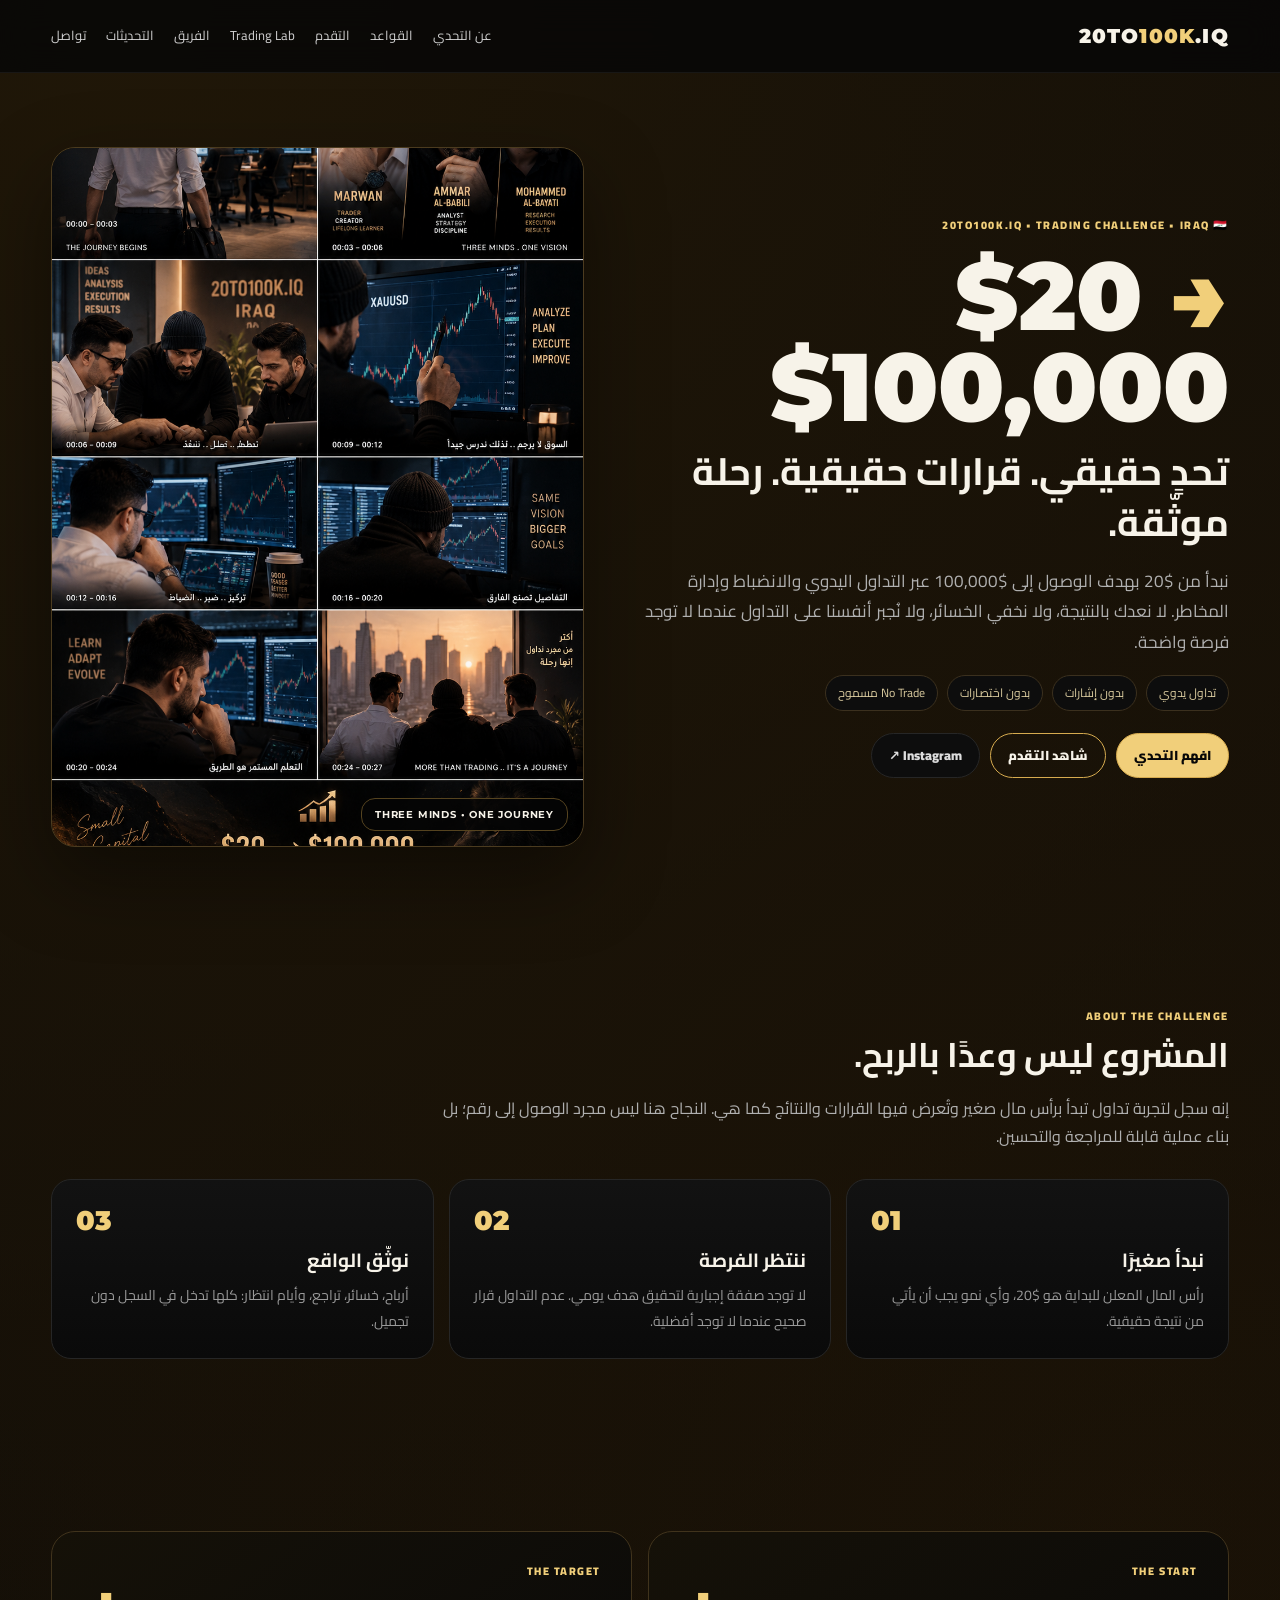
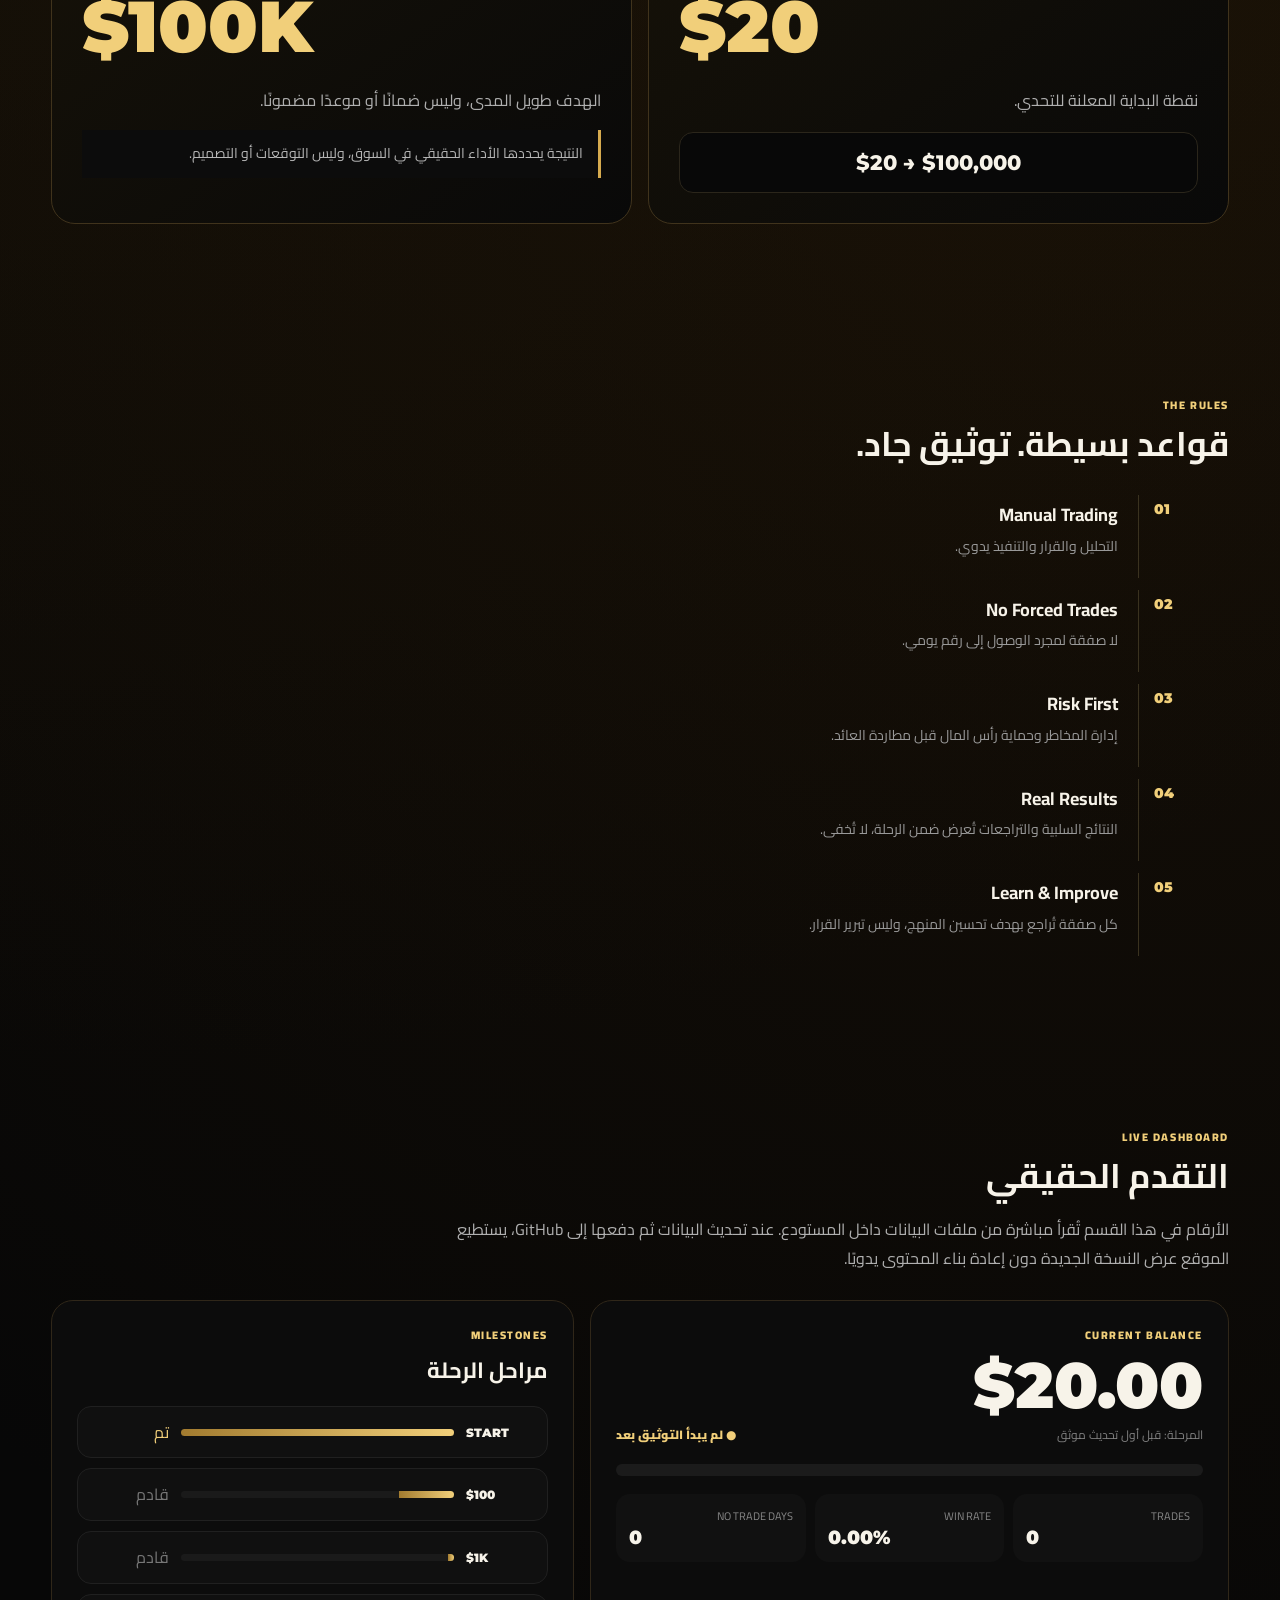
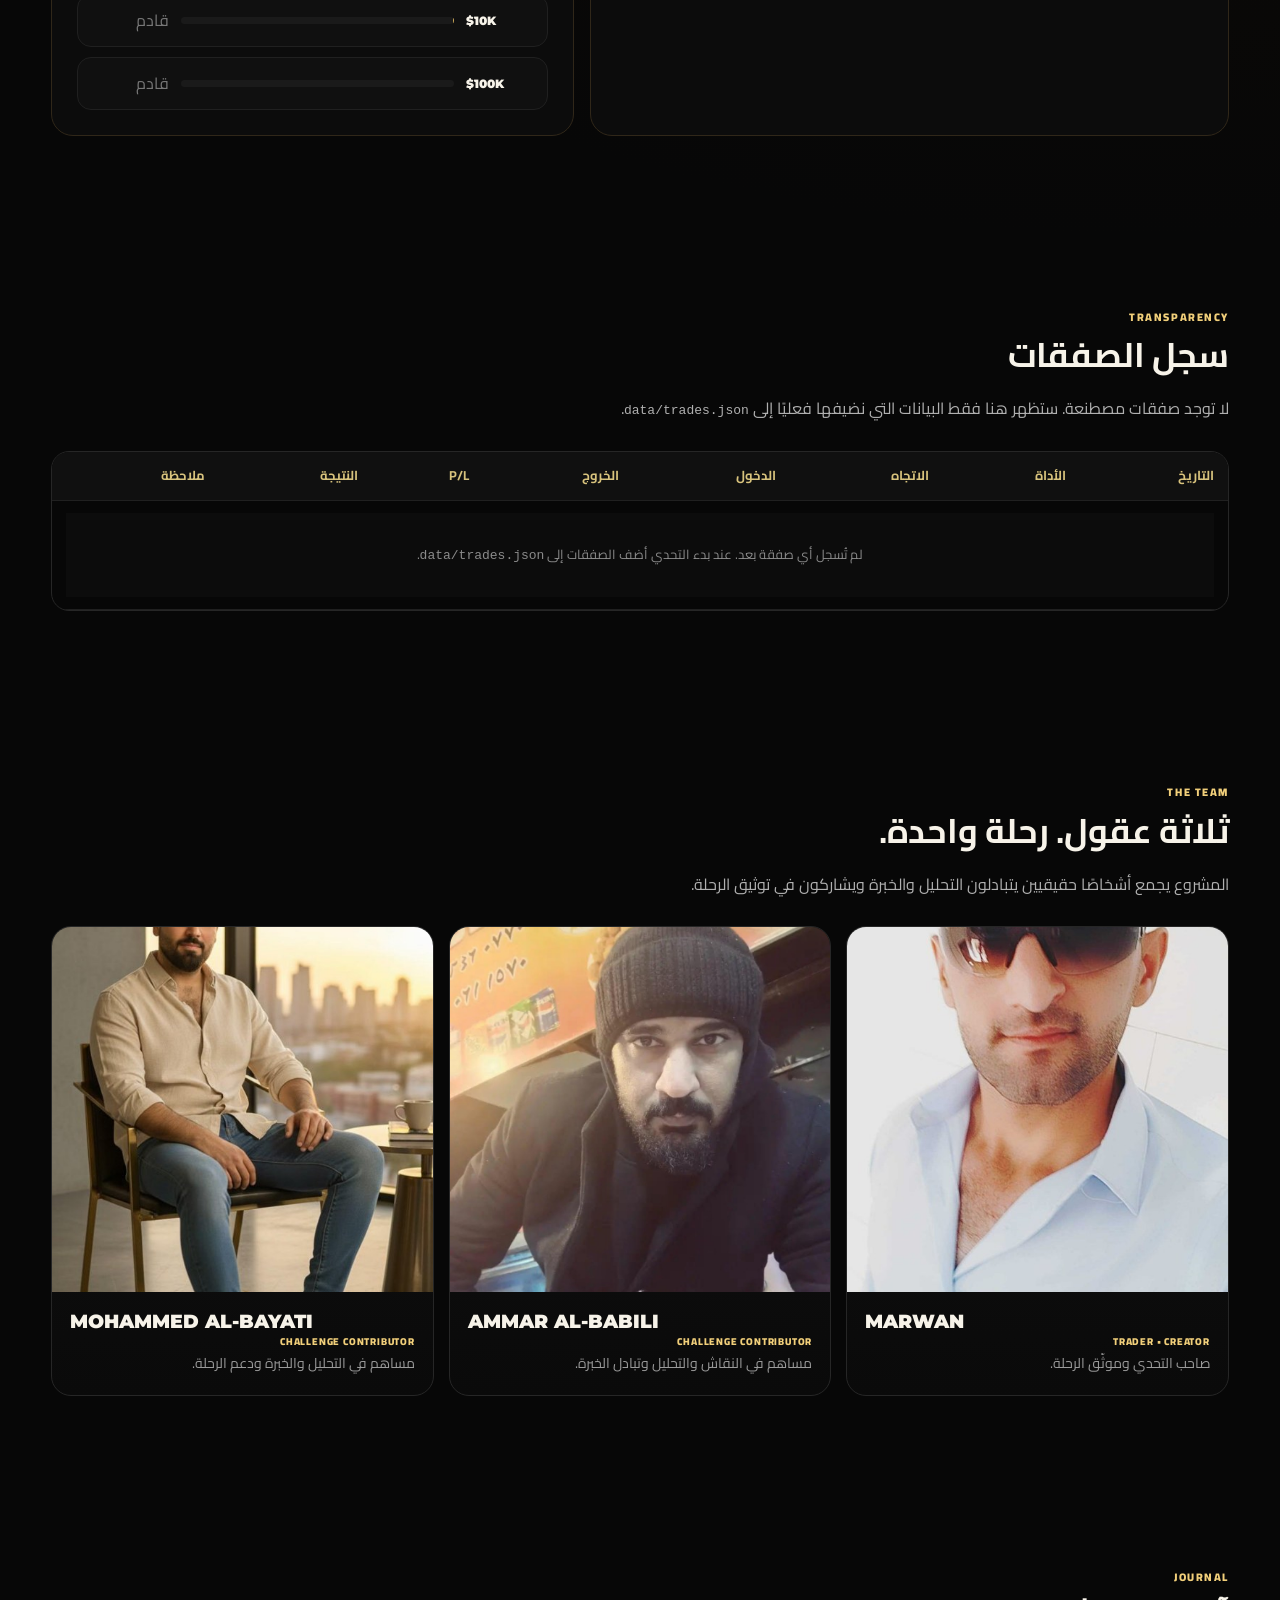
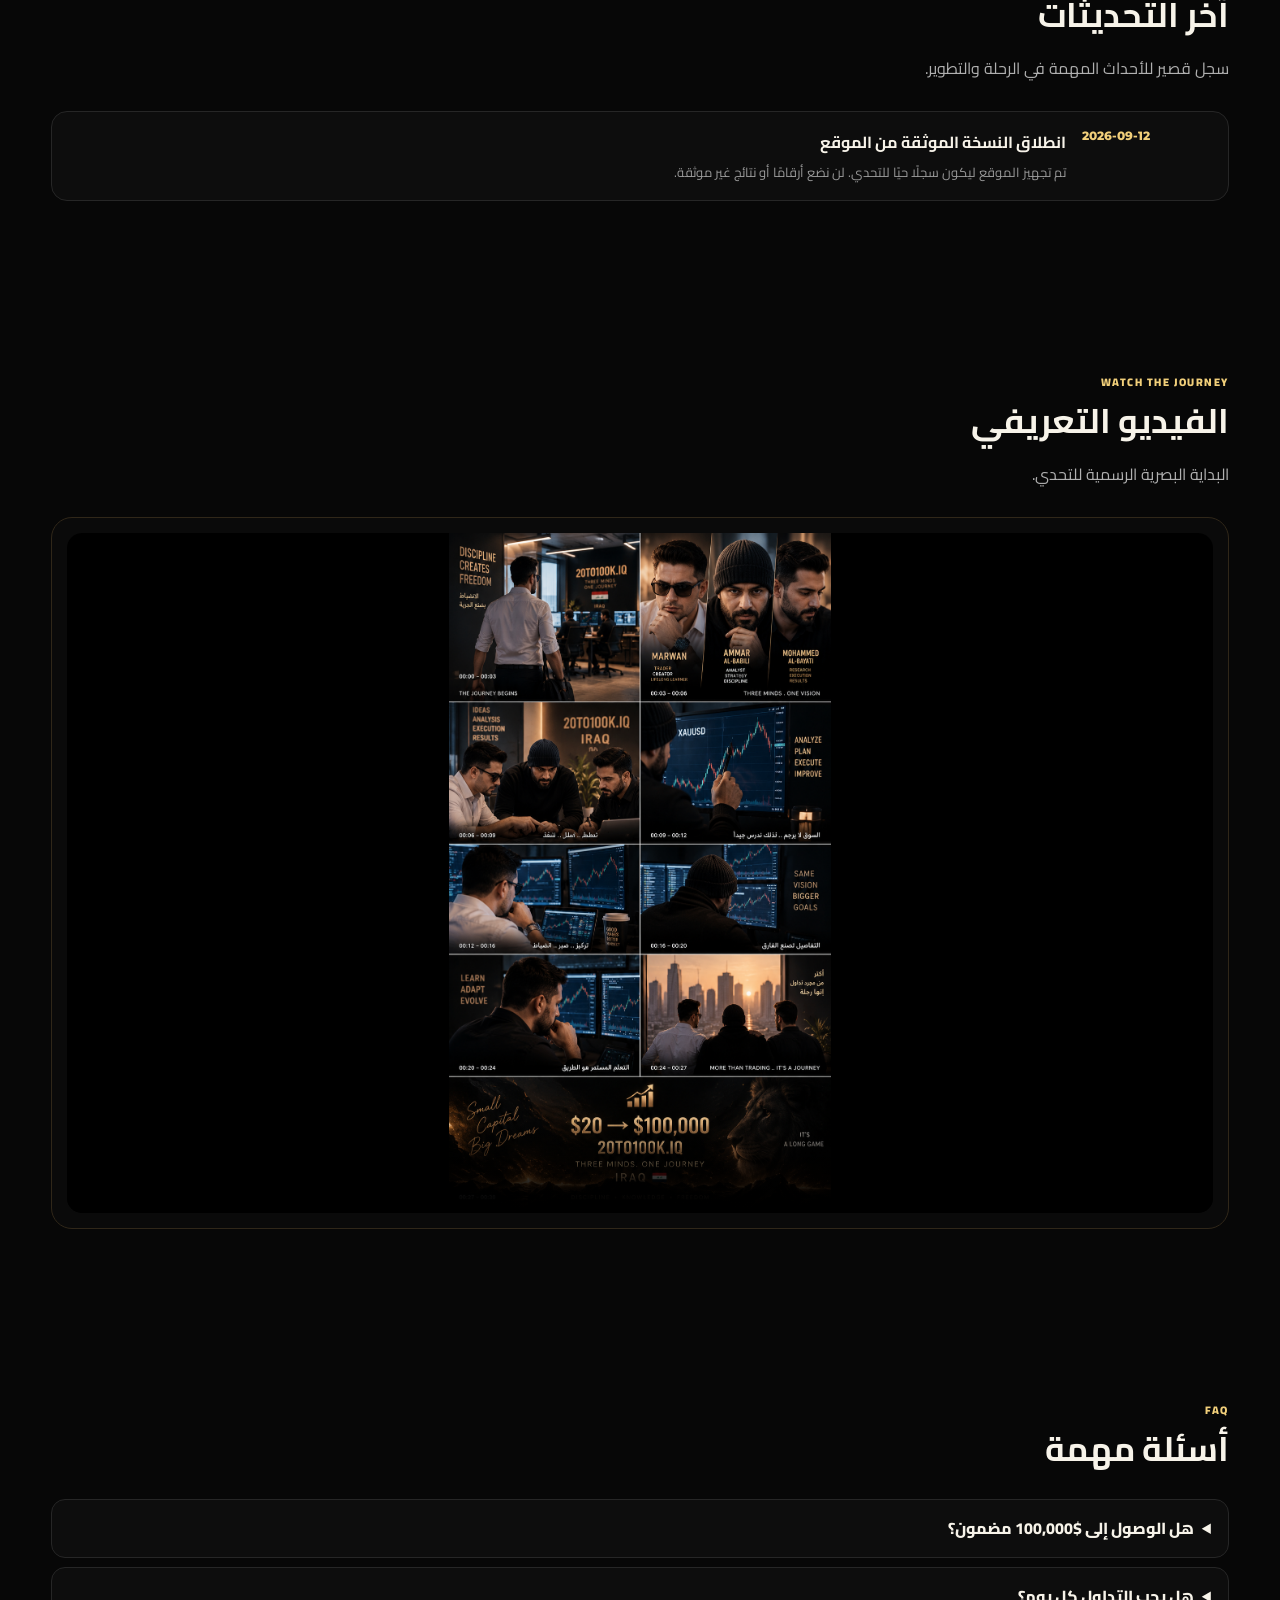
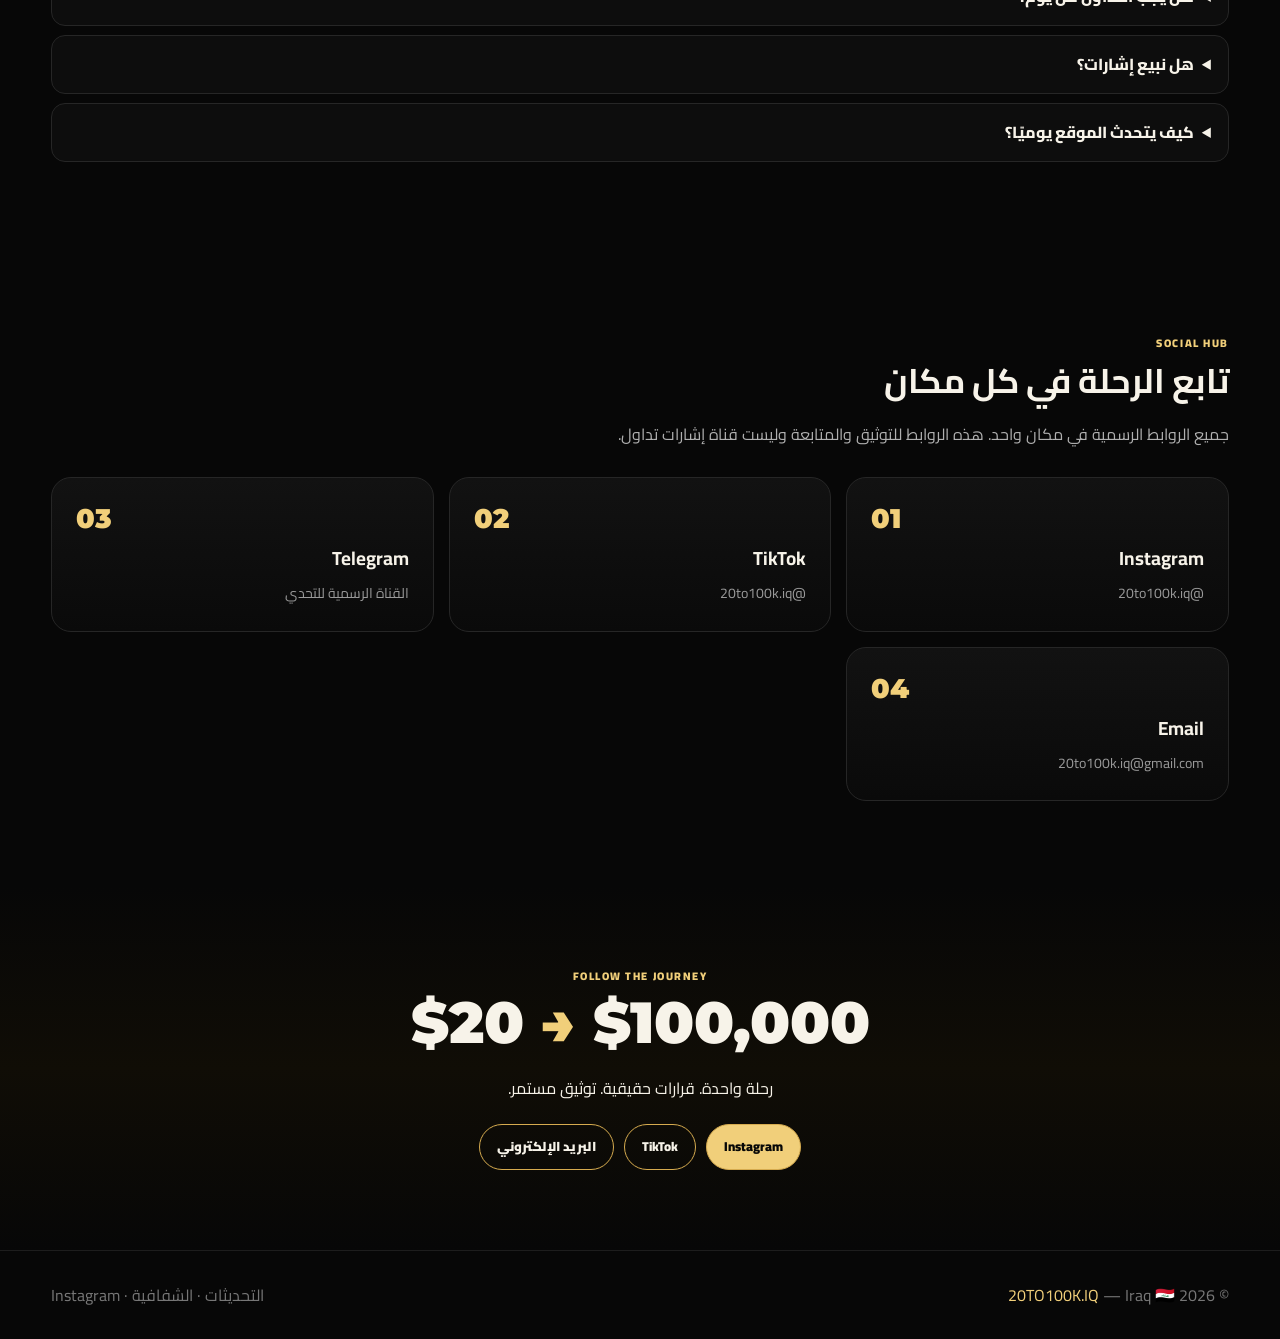
==== commit e10a12f5: "Add V3 Trade Engine and social integration" ====
--- a/index.html
+++ b/index.html
@@ -9,4 +9,4 @@
 <section id="updates" class="section container reveal"><div class="section-head"><div class="kicker">JOURNAL</div><h3>آخر التحديثات</h3><p class="lead">سجل قصير للأحداث المهمة في الرحلة والتطوير.</p></div><div class="updates" data-updates></div></section>
 <section class="section container reveal"><div class="section-head"><div class="kicker">WATCH THE JOURNEY</div><h3>الفيديو التعريفي</h3><p class="lead">البداية البصرية الرسمية للتحدي.</p></div><div class="video"><video controls playsinline preload="metadata" poster="assets/hero-storyboard.png"><source src="20to100k-intro.mp4" type="video/mp4"></video></div></section>
 <section class="section container reveal"><div class="section-head"><div class="kicker">FAQ</div><h3>أسئلة مهمة</h3></div><div class="faq"><details><summary>هل الوصول إلى $100,000 مضمون؟</summary><p>لا. هو هدف للمشروع وليس وعدًا بعائد أو نتيجة.</p></details><details><summary>هل يجب التداول كل يوم؟</summary><p>لا. No Trade قرار مشروع عندما لا توجد فرصة مناسبة.</p></details><details><summary>هل نبيع إشارات؟</summary><p>لا. الهدف توثيق الرحلة والعملية، وليس بيع إشارات أو وعود.</p></details><details><summary>كيف يتحدث الموقع يوميًا؟</summary><p>البيانات منفصلة عن التصميم. عدّل ملفات <code>data/</code> ثم ارفع التغيير إلى GitHub، وستُحدّث الاستضافة النسخة تلقائيًا.</p></details></div></section>
-<section id="contact" class="cta reveal"><div class="container"><div class="kicker">FOLLOW THE JOURNEY</div><h3>$20 <span class="gold">→</span> $100,000</h3><p>رحلة واحدة. قرارات حقيقية. توثيق مستمر.</p><div class="actions" style="justify-content:center"><a class="btn primary" target="_blank" rel="noopener" href="https://www.instagram.com/20to100k.iq/">Instagram</a><a class="btn" target="_blank" rel="noopener" href="https://www.tiktok.com/@20to100k.iq">TikTok</a><a class="btn" href="mailto:20to100k.iq@gmail.com">البريد الإلكتروني</a></div></div></section></main><footer><div class="container foot"><div>© 2026 <span class="gold">20TO100K.IQ</span> — Iraq 🇮🇶</div><div><a href="pages/updates.html">التحديثات</a> · <a href="pages/transparency.html">الشفافية</a> · <a href="https://www.instagram.com/20to100k.iq/" target="_blank" rel="noopener">Instagram</a></div></div></footer><script src="js/app.js"></script></body></html>
+<section class="section container reveal"><div class="section-head"><div class="kicker">SOCIAL HUB</div><h3>تابع الرحلة في كل مكان</h3><p class="lead">جميع الروابط الرسمية في مكان واحد. هذه الروابط للتوثيق والمتابعة وليست قناة إشارات تداول.</p></div><div class="cards"><a class="card" target="_blank" rel="noopener" href="https://www.instagram.com/20to100k.iq/"><div class="num">01</div><h4>Instagram</h4><p>@20to100k.iq</p></a><a class="card" target="_blank" rel="noopener" href="https://www.tiktok.com/@20to100k.iq"><div class="num">02</div><h4>TikTok</h4><p>@20to100k.iq</p></a><a class="card" target="_blank" rel="noopener" href="https://t.me/+hdQDOiYvJPU4N2Ri"><div class="num">03</div><h4>Telegram</h4><p>القناة الرسمية للتحدي</p></a><a class="card" href="mailto:20to100k.iq@gmail.com"><div class="num">04</div><h4>Email</h4><p>20to100k.iq@gmail.com</p></a></div></section><section id="contact" class="cta reveal"><div class="container"><div class="kicker">FOLLOW THE JOURNEY</div><h3>$20 <span class="gold">→</span> $100,000</h3><p>رحلة واحدة. قرارات حقيقية. توثيق مستمر.</p><div class="actions" style="justify-content:center"><a class="btn primary" target="_blank" rel="noopener" href="https://www.instagram.com/20to100k.iq/">Instagram</a><a class="btn" target="_blank" rel="noopener" href="https://www.tiktok.com/@20to100k.iq">TikTok</a><a class="btn" href="mailto:20to100k.iq@gmail.com">البريد الإلكتروني</a></div></div></section></main><footer><div class="container foot"><div>© 2026 <span class="gold">20TO100K.IQ</span> — Iraq 🇮🇶</div><div><a href="pages/updates.html">التحديثات</a> · <a href="pages/transparency.html">الشفافية</a> · <a href="https://www.instagram.com/20to100k.iq/" target="_blank" rel="noopener">Instagram</a></div></div></footer><script src="js/app.js"></script></body></html>
--- a/css/style.css
+++ b/css/style.css
@@ -5,4 +5,8 @@
 .table-wrap{overflow:auto;border:1px solid var(--line);border-radius:18px}.table{width:100%;border-collapse:collapse;min-width:760px}.table th,.table td{padding:12px 14px;border-bottom:1px solid #202020;text-align:right;font-size:13px}.table th{color:#d8c37d;background:#101010}.table td{color:#b5b5b5}.pos{color:var(--green)!important}.neg{color:var(--red)!important}.empty{padding:30px;text-align:center;color:#8b8b8b;background:#0c0c0c}.updates{display:grid;gap:11px}.update{display:grid;grid-template-columns:130px 1fr;gap:16px;padding:16px;background:#0d0d0d;border:1px solid var(--line);border-radius:16px}.update time{font:800 12px Montserrat;color:var(--gold2);direction:ltr}.update h4{margin:0 0 4px;font-size:16px}.update p{margin:0;color:#999;font-size:13px}.team{display:grid;grid-template-columns:repeat(3,1fr);gap:15px}.person{overflow:hidden;padding:0}.person img{width:100%;height:365px;object-fit:cover;display:block;background:#111}.person .body{padding:18px}.person strong{font:900 19px Montserrat;direction:ltr;display:block}.role{font-size:10px;color:var(--gold2);font-weight:900;letter-spacing:.08em}.video{border:1px solid #302719;background:#0a0a0a;padding:15px;border-radius:21px}.video video{display:block;width:100%;max-height:680px;background:#000;border-radius:15px}.faq{display:grid;gap:9px}.faq details{background:#0d0d0d;border:1px solid var(--line);border-radius:14px;padding:14px 17px}.faq summary{cursor:pointer;font-weight:800}.faq p{margin:9px 0 0;color:#999;font-size:14px}.cta{padding:80px 0;text-align:center;background:linear-gradient(180deg,transparent,#100d06,transparent)}.cta h3{font:900 clamp(34px,6vw,58px) Montserrat;direction:ltr;margin:0}.gold{color:var(--gold2)}footer{padding:30px 0;border-top:1px solid #1d1d1d;color:#777}.foot{display:flex;justify-content:space-between;gap:18px}.foot a:hover{color:var(--gold2)}.reveal{opacity:0;transform:translateY(16px);transition:.7s ease}.reveal.on{opacity:1;transform:none}.nowrap{white-space:nowrap}.mini-card{background:#101010;border:1px solid #232323;border-radius:14px;padding:14px}.mini-card h4{margin:0 0 5px}.mini-card p{margin:0;color:#8f8f8f;font-size:13px}.grid-2{display:grid;grid-template-columns:1fr 1fr;gap:15px}.notice{border:1px solid #3a301f;background:#0d0d0d;border-radius:15px;padding:15px;color:#b6b6b6;font-size:13px}.badge{font-size:10px;padding:4px 8px;border-radius:999px;border:1px solid #3c321f;color:var(--gold2);display:inline-block}.back{display:inline-block;margin-top:12px;color:#bbb;font-size:13px}.back:hover{color:var(--gold2)}
 @media(max-width:900px){.links{display:none}.links.open{display:flex;position:absolute;top:72px;right:4%;left:4%;padding:14px;flex-direction:column;gap:10px;background:#0b0b0b;border:1px solid var(--line);border-radius:14px;box-shadow:var(--shadow)}.menu{display:block}.hero{grid-template-columns:1fr;padding-top:48px;gap:30px}.hero h1{font-size:56px}.cards,.math,.dashboard,.team,.grid-2{grid-template-columns:1fr}.section{padding:68px 0}.stats{grid-template-columns:1fr}.update{grid-template-columns:1fr;gap:4px}.person img{height:330px}.foot{flex-direction:column}}
 
-.page-title{font-size:clamp(34px,5vw,58px);margin:6px 0;line-height:1.25}.form-grid{display:grid;grid-template-columns:repeat(2,1fr);gap:12px;margin-bottom:14px}label{display:block;color:#bdbdbd;font-size:12px;font-weight:700}input,select,textarea{width:100%;margin-top:6px;background:#090909;color:#eee;border:1px solid #292929;border-radius:12px;padding:11px 12px;font:inherit;outline:none}input:focus,select:focus,textarea:focus{border-color:#80632a}.result-grid{display:grid;grid-template-columns:repeat(2,1fr);gap:10px;margin:18px 0}.result-grid small{color:#888}.equity-chart{margin-top:18px;background:#080808;border:1px solid #202020;border-radius:16px;padding:8px;overflow:hidden}.equity-chart svg{display:block;width:100%;min-height:180px;color:var(--gold2)}.equity-chart text{font:700 11px Montserrat;fill:#777}@media(max-width:650px){.form-grid,.result-grid{grid-template-columns:1fr}.page-title{font-size:38px}}+.page-title{font-size:clamp(34px,5vw,58px);margin:6px 0;line-height:1.25}.form-grid{display:grid;grid-template-columns:repeat(2,1fr);gap:12px;margin-bottom:14px}label{display:block;color:#bdbdbd;font-size:12px;font-weight:700}input,select,textarea{width:100%;margin-top:6px;background:#090909;color:#eee;border:1px solid #292929;border-radius:12px;padding:11px 12px;font:inherit;outline:none}input:focus,select:focus,textarea:focus{border-color:#80632a}.result-grid{display:grid;grid-template-columns:repeat(2,1fr);gap:10px;margin:18px 0}.result-grid small{color:#888}.equity-chart{margin-top:18px;background:#080808;border:1px solid #202020;border-radius:16px;padding:8px;overflow:hidden}.equity-chart svg{display:block;width:100%;min-height:180px;color:var(--gold2)}.equity-chart text{font:700 11px Montserrat;fill:#777}@media(max-width:650px){.form-grid,.result-grid{grid-template-columns:1fr}.page-title{font-size:38px}}
+/* V3 Social Hub */
+.social-links{display:flex;gap:9px;flex-wrap:wrap;margin-top:12px;align-items:center}
+.social-links a{display:inline-flex;align-items:center;padding:8px 12px;border:1px solid var(--line);border-radius:999px;background:rgba(255,255,255,.02);color:var(--muted);font-size:13px;transition:.2s ease}
+.social-links a:hover{color:var(--gold2);border-color:var(--gold)}
